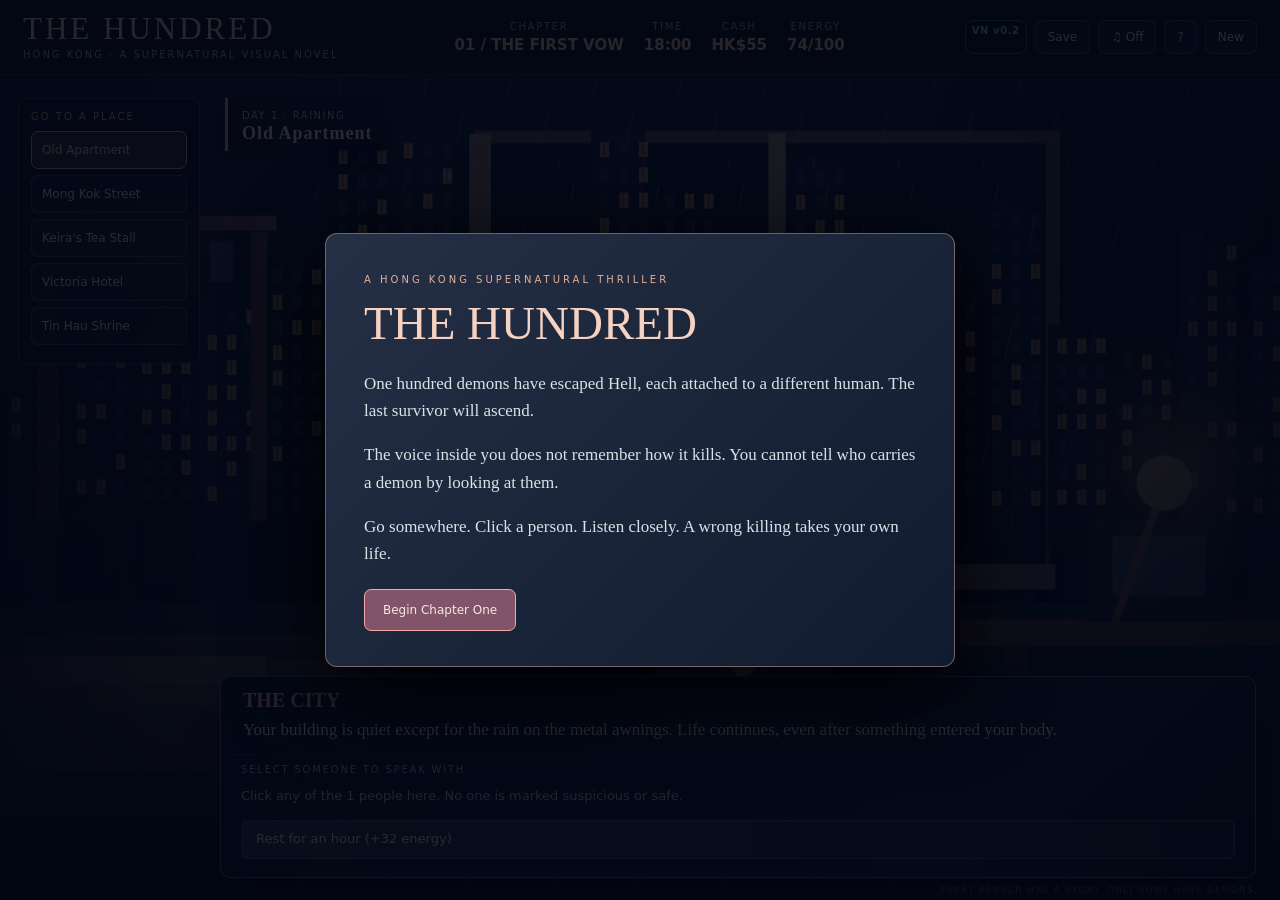
==== index.html @ 920d9679 "feat(ui): show human financial consequences after a demon victory" ====
<!doctype html>
<html lang="en">
<head>
<meta charset="utf-8">
<meta name="viewport" content="width=device-width, initial-scale=1">
<meta name="theme-color" content="#0e1425">
<title>The Hundred: Hong Kong — Chapter One</title>
<style>
:root{color-scheme:dark;--bg:#090e18;--glass:#0c1426e8;--line:#ffffff38;--cream:#f9e3ca;--muted:#b8c3d0;--gold:#e8b991;--red:#e889a0;--teal:#7ed8cd}
*{box-sizing:border-box}
body{margin:0;background:var(--bg);color:#f4eae3;font-family:Georgia,'Times New Roman',serif;overflow:hidden}
button{font:inherit;cursor:pointer;color:inherit}
button:disabled{opacity:.42;cursor:not-allowed}
button:focus-visible{outline:2px solid #9feee0;outline-offset:3px}
header{height:75px;display:flex;align-items:center;justify-content:space-between;gap:12px;padding:10px 23px;background:#0a1020e8;border-bottom:1px solid #b2a39b33;position:relative;z-index:12}
.brand{min-width:210px}.brand h1{font-size:31px;line-height:1;letter-spacing:3px;font-weight:500;margin:0;color:#f4d0c5}.brand span{font:10px/1.1 system-ui,sans-serif;letter-spacing:2px;color:#b3becd}
.status{display:flex;align-items:center;gap:20px;min-width:0}
.statusItem{display:flex;gap:4px;flex-direction:column;align-items:center;white-space:nowrap}
.statusItem label{font:10px system-ui,sans-serif;letter-spacing:1.7px;color:#a2b6c5}
.statusItem strong{font:600 15px system-ui,sans-serif;color:#f3d2aa}
.menu{display:flex;gap:8px}
.menu button,.travel button,.modal button,.ending button{border:1px solid #a0a6bc57;border-radius:7px;background:#101b2fce;padding:9px 12px;font:12px system-ui,sans-serif}
.menu button:hover,.travel button:hover,.modal button:hover,.ending button:hover{background:#2b3453;border-color:var(--gold)}
.build{color:#80d9cf;font:600 10px system-ui,sans-serif;border:1px solid #2b7672;padding:4px 6px;border-radius:9px;margin-left:4px;letter-spacing:.6px}
.viewport{height:calc(100dvh - 75px);max-height:1000px;min-height:480px;display:flex;align-items:stretch;justify-content:center}
.stage{width:100%;height:100%;position:relative;overflow:hidden;background:#131c2f}
.backdrop{position:absolute;inset:0;width:100%;height:100%;object-fit:cover;filter:saturate(1.07) contrast(1.05)}
.glaze{position:absolute;inset:0;background:linear-gradient(90deg,#020713b0,transparent 25%,transparent 72%,#03071787),linear-gradient(0deg,#030715c7,transparent 63%)}
.location{position:absolute;top:23px;left:225px;max-width:48%;border-left:3px solid var(--gold);padding:7px 14px;background:#0e1323c7;box-shadow:0 4px 22px #03030a7a;letter-spacing:1px}
.location strong{font:600 18px Georgia,serif;display:block}
.location small{font:10px system-ui,sans-serif;color:#c8cfda;letter-spacing:1.5px}
.travel{position:absolute;z-index:5;left:18px;top:23px;width:182px;padding:12px;background:#071120b8;border:1px solid #d0d3d23b;border-radius:8px;backdrop-filter:blur(9px)}
.travel label{display:block;font:10px system-ui,sans-serif;color:var(--gold);letter-spacing:2px;margin-bottom:9px}
.travel button{width:100%;text-align:left;margin:0 0 6px;padding:11px 10px;background:#141e2dbb}
.travel button.active{border-color:var(--gold);background:#5343558c;color:#ffe0ac}
.travel button:disabled{opacity:.55}
.characterLine{position:absolute;inset:80px 18px 125px 212px;display:flex;justify-content:space-around;align-items:end;gap:10px;pointer-events:none}
.actor{pointer-events:auto;position:relative;align-self:end;display:flex;align-items:center;flex-direction:column;justify-content:end;border:0;background:transparent;max-height:100%;width:min(29%,290px);min-width:135px;padding:0 0 6px;filter:drop-shadow(0 14px 18px #050817b8);transition:transform .3s,filter .3s;overflow:visible}
.actor img{width:100%;height:min(52dvh,480px);object-fit:contain;object-position:bottom;opacity:.91;filter:contrast(1.02)}
.actor:hover,.actor.selected{transform:translateY(-8px);filter:drop-shadow(0 5px 17px #fbb59e85)}
.actor:hover img,.actor.selected img{opacity:1}
.actor .name{position:absolute;bottom:0;white-space:nowrap;color:#fbe3d7;letter-spacing:.4px;font:600 13px system-ui,sans-serif;text-shadow:0 2px 5px #050914;padding:4px 12px;background:#081421c7;border:1px solid #efbdaf6a;border-radius:7px}
.actor .profession{font:10px system-ui,sans-serif;color:#c3cbd8;text-shadow:0 1px 4px #000;position:absolute;bottom:30px;opacity:0;transition:opacity .12s}
.actor:hover .profession,.actor:focus-visible .profession{opacity:1}
.actor.selected .name{border-color:#ffe3bb;background:#332433d9}
.actor:active{transform:translateY(-2px)}
.dialogue{position:absolute;z-index:8;left:220px;right:24px;bottom:22px;min-height:175px;max-height:min(48dvh,370px);overflow:hidden;background:linear-gradient(140deg,#0a1224f5,#101b31ed 76%,#0b1220f0);border:1px solid #acb7c074;box-shadow:0 16px 55px #000b;border-radius:10px;backdrop-filter:blur(14px);display:flex;flex-direction:column}
.dialogue .top{padding:12px 22px 5px;border-bottom:1px solid #d5e0de1c;flex:0 0 auto}
.speaker{font:600 20px Georgia,serif;color:#f5adad}
.line{font:17px/1.5 Georgia,serif;color:#f3f2ed;margin:5px 0 7px;max-width:90%}
.choiceTitle{font:10px system-ui,sans-serif;letter-spacing:1.8px;color:#b4bfcf;margin-bottom:6px}
.choices{padding:9px 20px 14px;overflow-y:auto;scrollbar-color:#5e6e7d #0d1629;flex:1}
.choices button{width:100%;text-align:left;padding:10px 14px;border-radius:6px;margin:4px 0;color:#eaf0f1;background:linear-gradient(90deg,#24364b,#1a2639);border:1px solid #6a81966b;font:13px/1.3 system-ui,sans-serif;transition:background .15s,border-color .15s}
.choices button:hover,.choices button:focus-visible{background:#2e4662;border-color:#9dcecc}
.choices .optionNum{display:inline-block;min-width:23px;margin-right:12px;border-right:1px solid #6d7e8a;color:#c9b59b;font-weight:600}
.choices .sub{font-size:10px;color:#e6b999;display:block;margin-left:36px;padding-top:3px}
.choices .muted{color:#b9c8d2;font:13px system-ui,sans-serif}
.whisper{position:absolute;z-index:9;left:240px;top:85px;right:24px;padding:12px 19px;border:1px solid #b38bac91;background:#1a0d2bc9;box-shadow:0 3px 26px #070416ac;color:#dfb6ed;font:italic 15px/1.4 Georgia,serif;max-width:550px}
.whisper:before{content:"THE VOICE WITHIN";font:9px system-ui,sans-serif;letter-spacing:2px;display:block;color:#dfa3b1;margin-bottom:5px}
.subtitle{position:absolute;bottom:5px;right:22px;z-index:2;color:#d4c6c6a0;font:9px system-ui,sans-serif;letter-spacing:1.2px}
.toast{position:fixed;z-index:32;right:18px;top:84px;border:1px solid #a9b7b0;background:#12293a;padding:10px 18px;border-radius:7px;font:13px system-ui,sans-serif;max-width:330px;box-shadow:0 8px 34px #0009}
.modalOverlay{position:fixed;z-index:30;inset:0;background:#030613d9;display:flex;align-items:center;justify-content:center;padding:20px}
.modal{width:min(630px,100%);padding:35px 38px;background:linear-gradient(135deg,#253046,#101b2f);border:1px solid #e7b19a70;border-radius:12px;box-shadow:0 20px 90px #000}
.modal .eyebrow{font:10px system-ui,sans-serif;letter-spacing:3px;color:#e5ae95}
.modal h2{font-size:47px;color:#f5d2c2;font-weight:400;margin:9px 0 20px}
.modal p{font:17px/1.6 Georgia,serif;color:#dae1e7}
.modal .actions{display:flex;gap:10px;flex-wrap:wrap;margin-top:22px}
.modal button{padding:13px 18px;background:#47526a}
.modal button.primary{background:#825469;border-color:#f1a8a7}
.modal button.primary:hover{background:#965d72}
.ending{position:absolute;inset:0;z-index:15;background:#0b101de5;display:flex;flex-direction:column;align-items:center;justify-content:center;text-align:center;padding:30px}
.ending h2{font-size:clamp(30px,5vw,68px);font-weight:400;letter-spacing:3px;color:#f5c0b3}
.ending p{max-width:650px;font:20px/1.6 Georgia,serif;color:#e1d8d2}
.ending .upgrade{display:flex;gap:10px;flex-wrap:wrap;justify-content:center}
.ending button{padding:12px 17px}
.hidden{display:none!important}
@media(max-width:980px){
 header{padding:9px 12px}.brand{min-width:120px}.brand h1{font-size:22px}
 .status{gap:9px}.statusItem strong{font-size:12px}.menu button{padding:7px}
 .travel{left:12px;top:18px;width:142px;padding:8px}
 .travel button{font-size:11px;padding:8px 7px}
 .location{left:169px;top:18px}
 .characterLine{left:153px;right:8px;bottom:150px}
 .actor{min-width:100px}
 .actor img{height:min(45dvh,390px)}
 .dialogue{left:165px;right:12px;bottom:10px;max-height:49dvh}
 .whisper{left:170px;top:81px;right:12px}
 .line{font-size:15px}
}
@media(max-width:680px){
 body{overflow:auto}header{height:auto;min-height:64px;flex-wrap:wrap;gap:6px}.brand{flex:1}
 .brand h1{font-size:18px}.brand span{font-size:8px;letter-spacing:1px}
 .status{width:100%;order:3;justify-content:space-around}
 .menu{margin-left:auto}.menu button{font-size:10px;padding:6px}
 .viewport{height:calc(100dvh - 108px);min-height:620px}
 .travel{left:7px;top:10px;width:calc(100% - 14px);display:flex;overflow-x:auto;gap:4px;border:none;padding:5px;background:#081322ce}
 .travel label{display:none}.travel button{width:auto;flex:0 0 auto;margin:0}
 .location{top:70px;left:10px;max-width:calc(100% - 20px);padding:5px 8px}
 .location strong{font-size:14px}.location small{font-size:9px}
 .characterLine{inset:120px 5px 45%;gap:2px}
 .actor{width:31%;min-width:0;padding:0}.actor img{height:min(40dvh,300px)}
 .actor .name{font-size:10px;padding:4px 5px}.actor .profession{display:none}
 .dialogue{left:7px;right:7px;bottom:8px;max-height:44%;min-height:260px}
 .dialogue .top{padding:8px 12px 2px}
 .line{font-size:14px;margin:4px 0 5px}.speaker{font-size:17px}
 .choices{padding:6px 10px}.choices button{font-size:12px;padding:9px}
 .whisper{left:10px;top:101px;right:10px;font-size:12px}
 .subtitle{display:none}
}
@media(prefers-reduced-motion:reduce){.actor,.actor .profession,.choices button{transition:none}}
</style>
</head>
<body>
<header>
 <div class="brand"><h1>THE HUNDRED</h1><span>HONG KONG · A SUPERNATURAL VISUAL NOVEL</span></div>
 <div class="status">
  <div class="statusItem"><label>CHAPTER</label><strong>01 / THE FIRST VOW</strong></div>
  <div class="statusItem"><label>TIME</label><strong id="clock">18:00</strong></div>
  <div class="statusItem"><label>CASH</label><strong id="money">HK$55</strong></div>
  <div class="statusItem"><label>ENERGY</label><strong id="energy">74</strong></div>
 </div>
 <div class="menu"><span class="build">VN v0.2</span><button id="save">Save</button><button id="audio">♫ Off</button><button id="help">?</button><button id="restart">New</button></div>
</header>
<main class="viewport">
 <section class="stage" aria-label="Story scene">
  <img class="backdrop" id="backdrop" alt="" aria-hidden="true">
  <div class="glaze" aria-hidden="true"></div>
  <nav class="travel" aria-label="Locations"><label>GO TO A PLACE</label><div id="locations"></div></nav>
  <div class="location"><small>DAY 1 · RAINING</small><strong id="placeName">Old Apartment</strong></div>
  <div class="characterLine" id="people" aria-label="People you can speak with"></div>
  <aside class="whisper hidden" id="whisper" aria-live="polite"></aside>
  <section class="dialogue" aria-label="Conversation">
   <div class="top"><strong class="speaker" id="speaker">THE CITY</strong><p class="line" id="line">Click a person to begin a conversation.</p></div>
   <div class="choices"><div class="choiceTitle" id="choiceTitle">CHOOSE YOUR ACTION</div><div id="options"></div></div>
  </section>
  <div class="subtitle">EVERY PERSON HAS A STORY. ONLY SOME HAVE DEMONS.</div>
  <div class="ending hidden" id="ending" aria-live="polite"></div>
 </section>
</main>
<div class="toast hidden" id="toast" role="status"></div>
<div class="modalOverlay" id="intro">
 <div class="modal">
  <span class="eyebrow">A HONG KONG SUPERNATURAL THRILLER</span>
  <h2>THE HUNDRED</h2>
  <p>One hundred demons have escaped Hell, each attached to a different human. The last survivor will ascend.</p>
  <p>The voice inside you does not remember how it kills. You cannot tell who carries a demon by looking at them.</p>
  <p>Go somewhere. Click a person. Listen closely. A wrong killing takes your own life.</p>
  <div class="actions"><button id="begin" class="primary">Begin Chapter One</button><button id="resume" class="hidden">Resume Saved Story</button></div>
 </div>
</div>
<script src="src/story.js?v=0.2"></script>
<script src="src/engine.js?v=0.2"></script>
<script src="src/art.js?v=0.2"></script>
<script>
"use strict";
(function(){
 const Story=window.HundredStory,Engine=window.HundredEngine,Art=window.HundredArt;
 const $=id=>document.getElementById(id);
 const SAVE_KEY="the-hundred-story-v2";
 let state=Engine.newGame(),saveAvailable=false,audio=null;
 const escapeHtml=s=>String(s).replace(/[&<>"']/g,c=>({"&":"&amp;","<":"&lt;",">":"&gt;",'"':"&quot;","'":"&#39;"}[c]));
 const toast=message=>{
   const n=$("toast");n.textContent=message;n.classList.remove("hidden");
   // Persist until next player action; no timers required.
 };
 const dismissToast=()=>$("toast").classList.add("hidden");
 try{
   const old=localStorage.getItem(SAVE_KEY);
   if(old){const decoded=JSON.parse(old);if(decoded&&decoded.version===Engine.VERSION){state=Engine.restore(decoded);saveAvailable=true;}}
 }catch{}
 function persist(){try{localStorage.setItem(SAVE_KEY,JSON.stringify(state));saveAvailable=true}catch{}}
 function apply(response){
   if(!response.ok){toast(response.reason||"That action isn't possible now.");return}
   dismissToast();state=response.state;persist();render();
 }
 function moveTo(id){apply(Engine.visit(state,id))}
 function talkTo(id){apply(Engine.approach(state,id))}
 function pick(id){apply(Engine.choose(state,id))}
 function render(){
   const publicInfo=Engine.publicState(state);
   $("clock").textContent=publicInfo.time;
   $("money").textContent="HK$"+publicInfo.cash;
   $("energy").textContent=publicInfo.energy+"/100";
   $("placeName").textContent=Story.places[publicInfo.place].name;
   $("backdrop").src=Art.scenes[publicInfo.place];
   $("locations").innerHTML=Object.entries(Story.places).map(([id,p])=>
     '<button type="button" data-place="'+id+'" class="'+(id===state.place?"active":"")+'" '+(state.outcome?"disabled":"")+'>'+escapeHtml(p.name)+'</button>').join("");
   $("locations").querySelectorAll("[data-place]").forEach(el=>el.onclick=()=>moveTo(el.dataset.place));
   $("people").innerHTML=publicInfo.characters.map(id=>{
     const person=Story.cast[id],active=publicInfo.dialogue?.id===id;
     return '<button type="button" class="actor '+(active?"selected":"")+'" data-person="'+id+'" '+(state.outcome?"disabled":"")+
     ' aria-label="Talk to '+escapeHtml(person.name)+'"><img src="'+Art.character(id,Story.cast)+'" alt="" loading="eager"><span class="profession">'+
     escapeHtml(person.role)+'</span><span class="name">'+escapeHtml(person.name)+'</span></button>';
   }).join("");
   $("people").querySelectorAll("[data-person]").forEach(el=>el.onclick=()=>talkTo(el.dataset.person));
   $("speaker").textContent=publicInfo.dialogue?.speaker||"THE CITY";
   $("line").textContent=publicInfo.dialogue?.line||publicInfo.sceneText||Story.places[publicInfo.place].description;
   $("choiceTitle").textContent=publicInfo.dialogue?"HOW DO YOU RESPOND?":"SELECT SOMEONE TO SPEAK WITH";
   const list=$("options");
   if(publicInfo.dialogue){
     list.innerHTML=publicInfo.options.map((o,i)=>
       '<button type="button" data-choice="'+escapeHtml(o.id)+'"><span class="optionNum">'+(i+1)+'</span>'+escapeHtml(o.label)+
       (o.warning?'<span class="sub">'+escapeHtml(o.warning)+'</span>':'')+'</button>').join("")+
       '<button type="button" id="leave"><span class="optionNum">←</span>End conversation</button>';
     list.querySelectorAll("[data-choice]").forEach(el=>el.onclick=()=>pick(el.dataset.choice));
     const back=$("leave");if(back)back.onclick=()=>apply(Engine.leave(state));
   }else{
     const here=publicInfo.characters.length;
     list.innerHTML='<p class="muted">'+escapeHtml("Click any of the "+here+" people here. No one is marked suspicious or safe.")+'</p>'+
       (state.place==="apartment"?'<button id="rest">Rest for an hour (+32 energy)</button>':'');
     const rest=$("rest");if(rest)rest.onclick=()=>apply(Engine.sleep(state));
   }
   if(publicInfo.whisper){
     $("whisper").classList.remove("hidden");$("whisper").textContent=publicInfo.whisper;
   }else $("whisper").classList.add("hidden");
   renderEnding();
 }
 function renderEnding(){
   if(!state.outcome){$("ending").classList.add("hidden");return}
   const success=state.outcome==="victory";
   $("ending").classList.remove("hidden");
   const title=success?"THE FIRST DEMON FALLS":"YOUR HOST IS LOST";
   const description=success?Story.text("victory"):state.sceneText;
   $("ending").innerHTML='<div class="build">'+(success?"CHAPTER COMPLETE":"GAME OVER")+'</div><h2>'+escapeHtml(title)+'</h2>'+
     '<p>'+escapeHtml(description)+'</p>'+
     (success?'<p style="font-size:14px">'+escapeHtml(state.cash>=state.rentDue?
       "You can cover tomorrow\'s HK$"+state.rentDue+" rent. Your human life remains stable—for now.":
       "Your demon survived, but you still owe HK$"+state.rentDue+" rent tomorrow. The human problems aren't over.")+'</p>'+
       '<p style="font-size:14px">'+escapeHtml(Story.text("continueText"))+'</p><div class="upgrade" id="upgrades">'+
       Object.keys(state.stats).map(key=>'<button data-stat="'+key+'" '+(state.points<=0?"disabled":"")+'>+ '+escapeHtml(key.toUpperCase())+'</button>').join("")+
       '</div><p style="font-size:12px">Available upgrade points: '+state.points+'</p>':'')+
     '<button id="playAgain">Start another run</button>';
   $("ending").querySelectorAll("[data-stat]").forEach(el=>el.onclick=()=>apply(Engine.spend(state,el.dataset.stat)));
   $("playAgain").onclick=()=>{state=Engine.newGame();persist();render()};
 }
 const audioState={ctx:null,on:false,timer:null};
 function playTone(frequency,duration=.5,volume=.014){
   if(!audioState.on||!audioState.ctx)return;
   const ctx=audioState.ctx,osc=ctx.createOscillator(),gain=ctx.createGain();
   osc.type="sine";osc.frequency.value=frequency;
   gain.gain.setValueAtTime(volume,ctx.currentTime);
   gain.gain.exponentialRampToValueAtTime(.0001,ctx.currentTime+duration);
   osc.connect(gain).connect(ctx.destination);osc.start();osc.stop(ctx.currentTime+duration);
 }
 function toggleSound(){
   audioState.on=!audioState.on;
   if(audioState.on){
     const Ctx=window.AudioContext||window.webkitAudioContext;
     if(!Ctx){audioState.on=false;toast("Audio is not supported in this browser.");return}
     audioState.ctx=audioState.ctx||new Ctx();audioState.ctx.resume();
     let i=0;
     audioState.timer=setInterval(()=>{playTone([110,164.81,196,146.83,130.81][i++%5],1.55,.010)},1800);
   }else clearInterval(audioState.timer);
   $("audio").textContent=audioState.on?"♫ On":"♫ Off";
 }
 $("begin").onclick=()=>{
   state=Engine.newGame();persist();$("intro").classList.add("hidden");render()
 };
 $("resume").onclick=()=>{$("intro").classList.add("hidden");render()};
 $("save").onclick=()=>{persist();toast("Saved on this device.")};
 $("restart").onclick=()=>{if(window.confirm("Start a new chapter? This will overwrite your current save.")){state=Engine.newGame();persist();render();}};
 $("help").onclick=()=>toast("Move between locations, click anyone to talk, and respond in conversations. No clues are collected in a notebook. Your choices, time, energy and cash all matter.");
 $("audio").onclick=toggleSound;
 window.addEventListener("keydown",e=>{
   if(!$("intro").classList.contains("hidden")||state.outcome)return;
   if(e.key==="Escape"&&state.dialogue){apply(Engine.leave(state));return}
   const n=Number(e.key);
   if(n>=1&&n<=9&&state.dialogue){const opts=Engine.options(state);if(opts[n-1])pick(opts[n-1].id);}
 });
 if(saveAvailable)$("resume").classList.remove("hidden");
 render();
})();
</script>
</body>
</html>
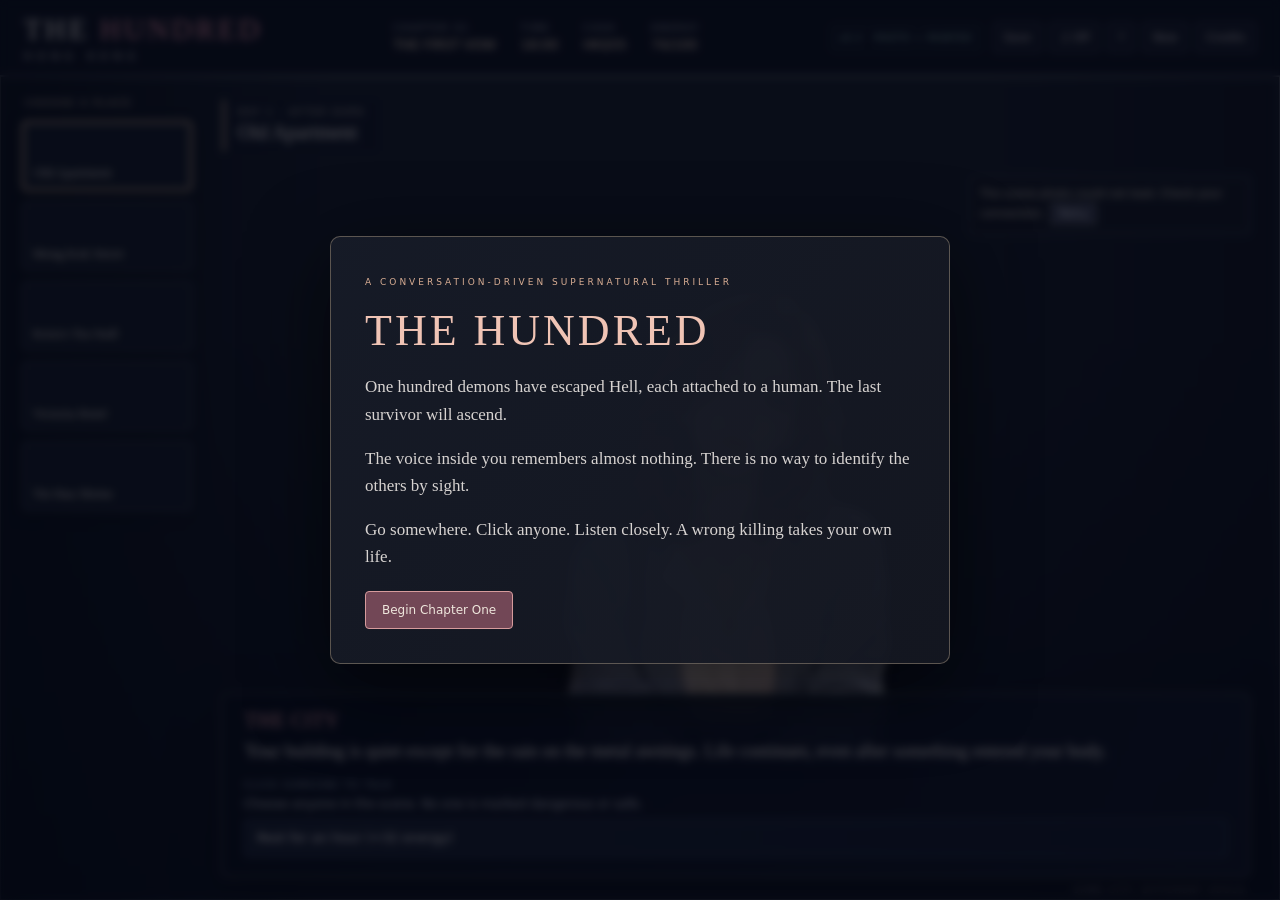
==== commit 66cf0dbe: "feat: replace live vector scene UI with photographic backgrounds and painted character sprites" ====
--- a/index.html
+++ b/index.html
@@ -2,274 +2,59 @@
 <html lang="en">
 <head>
 <meta charset="utf-8">
-<meta name="viewport" content="width=device-width, initial-scale=1">
-<meta name="theme-color" content="#0e1425">
-<title>The Hundred: Hong Kong — Chapter One</title>
-<style>
-:root{color-scheme:dark;--bg:#090e18;--glass:#0c1426e8;--line:#ffffff38;--cream:#f9e3ca;--muted:#b8c3d0;--gold:#e8b991;--red:#e889a0;--teal:#7ed8cd}
-*{box-sizing:border-box}
-body{margin:0;background:var(--bg);color:#f4eae3;font-family:Georgia,'Times New Roman',serif;overflow:hidden}
-button{font:inherit;cursor:pointer;color:inherit}
-button:disabled{opacity:.42;cursor:not-allowed}
-button:focus-visible{outline:2px solid #9feee0;outline-offset:3px}
-header{height:75px;display:flex;align-items:center;justify-content:space-between;gap:12px;padding:10px 23px;background:#0a1020e8;border-bottom:1px solid #b2a39b33;position:relative;z-index:12}
-.brand{min-width:210px}.brand h1{font-size:31px;line-height:1;letter-spacing:3px;font-weight:500;margin:0;color:#f4d0c5}.brand span{font:10px/1.1 system-ui,sans-serif;letter-spacing:2px;color:#b3becd}
-.status{display:flex;align-items:center;gap:20px;min-width:0}
-.statusItem{display:flex;gap:4px;flex-direction:column;align-items:center;white-space:nowrap}
-.statusItem label{font:10px system-ui,sans-serif;letter-spacing:1.7px;color:#a2b6c5}
-.statusItem strong{font:600 15px system-ui,sans-serif;color:#f3d2aa}
-.menu{display:flex;gap:8px}
-.menu button,.travel button,.modal button,.ending button{border:1px solid #a0a6bc57;border-radius:7px;background:#101b2fce;padding:9px 12px;font:12px system-ui,sans-serif}
-.menu button:hover,.travel button:hover,.modal button:hover,.ending button:hover{background:#2b3453;border-color:var(--gold)}
-.build{color:#80d9cf;font:600 10px system-ui,sans-serif;border:1px solid #2b7672;padding:4px 6px;border-radius:9px;margin-left:4px;letter-spacing:.6px}
-.viewport{height:calc(100dvh - 75px);max-height:1000px;min-height:480px;display:flex;align-items:stretch;justify-content:center}
-.stage{width:100%;height:100%;position:relative;overflow:hidden;background:#131c2f}
-.backdrop{position:absolute;inset:0;width:100%;height:100%;object-fit:cover;filter:saturate(1.07) contrast(1.05)}
-.glaze{position:absolute;inset:0;background:linear-gradient(90deg,#020713b0,transparent 25%,transparent 72%,#03071787),linear-gradient(0deg,#030715c7,transparent 63%)}
-.location{position:absolute;top:23px;left:225px;max-width:48%;border-left:3px solid var(--gold);padding:7px 14px;background:#0e1323c7;box-shadow:0 4px 22px #03030a7a;letter-spacing:1px}
-.location strong{font:600 18px Georgia,serif;display:block}
-.location small{font:10px system-ui,sans-serif;color:#c8cfda;letter-spacing:1.5px}
-.travel{position:absolute;z-index:5;left:18px;top:23px;width:182px;padding:12px;background:#071120b8;border:1px solid #d0d3d23b;border-radius:8px;backdrop-filter:blur(9px)}
-.travel label{display:block;font:10px system-ui,sans-serif;color:var(--gold);letter-spacing:2px;margin-bottom:9px}
-.travel button{width:100%;text-align:left;margin:0 0 6px;padding:11px 10px;background:#141e2dbb}
-.travel button.active{border-color:var(--gold);background:#5343558c;color:#ffe0ac}
-.travel button:disabled{opacity:.55}
-.characterLine{position:absolute;inset:80px 18px 125px 212px;display:flex;justify-content:space-around;align-items:end;gap:10px;pointer-events:none}
-.actor{pointer-events:auto;position:relative;align-self:end;display:flex;align-items:center;flex-direction:column;justify-content:end;border:0;background:transparent;max-height:100%;width:min(29%,290px);min-width:135px;padding:0 0 6px;filter:drop-shadow(0 14px 18px #050817b8);transition:transform .3s,filter .3s;overflow:visible}
-.actor img{width:100%;height:min(52dvh,480px);object-fit:contain;object-position:bottom;opacity:.91;filter:contrast(1.02)}
-.actor:hover,.actor.selected{transform:translateY(-8px);filter:drop-shadow(0 5px 17px #fbb59e85)}
-.actor:hover img,.actor.selected img{opacity:1}
-.actor .name{position:absolute;bottom:0;white-space:nowrap;color:#fbe3d7;letter-spacing:.4px;font:600 13px system-ui,sans-serif;text-shadow:0 2px 5px #050914;padding:4px 12px;background:#081421c7;border:1px solid #efbdaf6a;border-radius:7px}
-.actor .profession{font:10px system-ui,sans-serif;color:#c3cbd8;text-shadow:0 1px 4px #000;position:absolute;bottom:30px;opacity:0;transition:opacity .12s}
-.actor:hover .profession,.actor:focus-visible .profession{opacity:1}
-.actor.selected .name{border-color:#ffe3bb;background:#332433d9}
-.actor:active{transform:translateY(-2px)}
-.dialogue{position:absolute;z-index:8;left:220px;right:24px;bottom:22px;min-height:175px;max-height:min(48dvh,370px);overflow:hidden;background:linear-gradient(140deg,#0a1224f5,#101b31ed 76%,#0b1220f0);border:1px solid #acb7c074;box-shadow:0 16px 55px #000b;border-radius:10px;backdrop-filter:blur(14px);display:flex;flex-direction:column}
-.dialogue .top{padding:12px 22px 5px;border-bottom:1px solid #d5e0de1c;flex:0 0 auto}
-.speaker{font:600 20px Georgia,serif;color:#f5adad}
-.line{font:17px/1.5 Georgia,serif;color:#f3f2ed;margin:5px 0 7px;max-width:90%}
-.choiceTitle{font:10px system-ui,sans-serif;letter-spacing:1.8px;color:#b4bfcf;margin-bottom:6px}
-.choices{padding:9px 20px 14px;overflow-y:auto;scrollbar-color:#5e6e7d #0d1629;flex:1}
-.choices button{width:100%;text-align:left;padding:10px 14px;border-radius:6px;margin:4px 0;color:#eaf0f1;background:linear-gradient(90deg,#24364b,#1a2639);border:1px solid #6a81966b;font:13px/1.3 system-ui,sans-serif;transition:background .15s,border-color .15s}
-.choices button:hover,.choices button:focus-visible{background:#2e4662;border-color:#9dcecc}
-.choices .optionNum{display:inline-block;min-width:23px;margin-right:12px;border-right:1px solid #6d7e8a;color:#c9b59b;font-weight:600}
-.choices .sub{font-size:10px;color:#e6b999;display:block;margin-left:36px;padding-top:3px}
-.choices .muted{color:#b9c8d2;font:13px system-ui,sans-serif}
-.whisper{position:absolute;z-index:9;left:240px;top:85px;right:24px;padding:12px 19px;border:1px solid #b38bac91;background:#1a0d2bc9;box-shadow:0 3px 26px #070416ac;color:#dfb6ed;font:italic 15px/1.4 Georgia,serif;max-width:550px}
-.whisper:before{content:"THE VOICE WITHIN";font:9px system-ui,sans-serif;letter-spacing:2px;display:block;color:#dfa3b1;margin-bottom:5px}
-.subtitle{position:absolute;bottom:5px;right:22px;z-index:2;color:#d4c6c6a0;font:9px system-ui,sans-serif;letter-spacing:1.2px}
-.toast{position:fixed;z-index:32;right:18px;top:84px;border:1px solid #a9b7b0;background:#12293a;padding:10px 18px;border-radius:7px;font:13px system-ui,sans-serif;max-width:330px;box-shadow:0 8px 34px #0009}
-.modalOverlay{position:fixed;z-index:30;inset:0;background:#030613d9;display:flex;align-items:center;justify-content:center;padding:20px}
-.modal{width:min(630px,100%);padding:35px 38px;background:linear-gradient(135deg,#253046,#101b2f);border:1px solid #e7b19a70;border-radius:12px;box-shadow:0 20px 90px #000}
-.modal .eyebrow{font:10px system-ui,sans-serif;letter-spacing:3px;color:#e5ae95}
-.modal h2{font-size:47px;color:#f5d2c2;font-weight:400;margin:9px 0 20px}
-.modal p{font:17px/1.6 Georgia,serif;color:#dae1e7}
-.modal .actions{display:flex;gap:10px;flex-wrap:wrap;margin-top:22px}
-.modal button{padding:13px 18px;background:#47526a}
-.modal button.primary{background:#825469;border-color:#f1a8a7}
-.modal button.primary:hover{background:#965d72}
-.ending{position:absolute;inset:0;z-index:15;background:#0b101de5;display:flex;flex-direction:column;align-items:center;justify-content:center;text-align:center;padding:30px}
-.ending h2{font-size:clamp(30px,5vw,68px);font-weight:400;letter-spacing:3px;color:#f5c0b3}
-.ending p{max-width:650px;font:20px/1.6 Georgia,serif;color:#e1d8d2}
-.ending .upgrade{display:flex;gap:10px;flex-wrap:wrap;justify-content:center}
-.ending button{padding:12px 17px}
-.hidden{display:none!important}
-@media(max-width:980px){
- header{padding:9px 12px}.brand{min-width:120px}.brand h1{font-size:22px}
- .status{gap:9px}.statusItem strong{font-size:12px}.menu button{padding:7px}
- .travel{left:12px;top:18px;width:142px;padding:8px}
- .travel button{font-size:11px;padding:8px 7px}
- .location{left:169px;top:18px}
- .characterLine{left:153px;right:8px;bottom:150px}
- .actor{min-width:100px}
- .actor img{height:min(45dvh,390px)}
- .dialogue{left:165px;right:12px;bottom:10px;max-height:49dvh}
- .whisper{left:170px;top:81px;right:12px}
- .line{font-size:15px}
-}
-@media(max-width:680px){
- body{overflow:auto}header{height:auto;min-height:64px;flex-wrap:wrap;gap:6px}.brand{flex:1}
- .brand h1{font-size:18px}.brand span{font-size:8px;letter-spacing:1px}
- .status{width:100%;order:3;justify-content:space-around}
- .menu{margin-left:auto}.menu button{font-size:10px;padding:6px}
- .viewport{height:calc(100dvh - 108px);min-height:620px}
- .travel{left:7px;top:10px;width:calc(100% - 14px);display:flex;overflow-x:auto;gap:4px;border:none;padding:5px;background:#081322ce}
- .travel label{display:none}.travel button{width:auto;flex:0 0 auto;margin:0}
- .location{top:70px;left:10px;max-width:calc(100% - 20px);padding:5px 8px}
- .location strong{font-size:14px}.location small{font-size:9px}
- .characterLine{inset:120px 5px 45%;gap:2px}
- .actor{width:31%;min-width:0;padding:0}.actor img{height:min(40dvh,300px)}
- .actor .name{font-size:10px;padding:4px 5px}.actor .profession{display:none}
- .dialogue{left:7px;right:7px;bottom:8px;max-height:44%;min-height:260px}
- .dialogue .top{padding:8px 12px 2px}
- .line{font-size:14px;margin:4px 0 5px}.speaker{font-size:17px}
- .choices{padding:6px 10px}.choices button{font-size:12px;padding:9px}
- .whisper{left:10px;top:101px;right:10px;font-size:12px}
- .subtitle{display:none}
-}
-@media(prefers-reduced-motion:reduce){.actor,.actor .profession,.choices button{transition:none}}
-</style>
+<meta name="viewport" content="width=device-width,initial-scale=1">
+<meta name="theme-color" content="#0b0f19">
+<title>The Hundred: Hong Kong — Photo + Painted v0.3</title>
+<link rel="stylesheet" href="src/visual-novel.css?v=0.3">
+<script defer src="src/story.js?v=0.3"></script>
+<script defer src="src/engine.js?v=0.3"></script>
+<script defer src="assets/cast-part-0.js?v=0.3"></script>
+<script defer src="assets/cast-part-1.js?v=0.3"></script>
+<script defer src="assets/cast-part-2.js?v=0.3"></script>
+<script defer src="assets/cast-part-3.js?v=0.3"></script>
+<script defer src="src/visual-assets.js?v=0.3"></script>
+<script defer src="src/ui.js?v=0.3"></script>
 </head>
 <body>
 <header>
- <div class="brand"><h1>THE HUNDRED</h1><span>HONG KONG · A SUPERNATURAL VISUAL NOVEL</span></div>
+ <div class="brand"><h1>THE <em>HUNDRED</em></h1><small>HONG KONG</small></div>
  <div class="status">
-  <div class="statusItem"><label>CHAPTER</label><strong>01 / THE FIRST VOW</strong></div>
-  <div class="statusItem"><label>TIME</label><strong id="clock">18:00</strong></div>
-  <div class="statusItem"><label>CASH</label><strong id="money">HK$55</strong></div>
-  <div class="statusItem"><label>ENERGY</label><strong id="energy">74</strong></div>
+  <div class="chapterStat"><label>CHAPTER 01</label><strong>THE FIRST VOW</strong></div>
+  <div><label>TIME</label><strong id="clock">18:00</strong></div>
+  <div><label>CASH</label><strong id="money">HK$55</strong></div>
+  <div><label>ENERGY</label><strong id="energy">74 / 100</strong></div>
  </div>
- <div class="menu"><span class="build">VN v0.2</span><button id="save">Save</button><button id="audio">♫ Off</button><button id="help">?</button><button id="restart">New</button></div>
+ <div class="menu"><span class="build" id="versionLabel">v0.3 · PHOTO + PAINTED</span><button type="button" id="save">Save</button><button type="button" id="audio">♫ Off</button><button type="button" id="help" aria-label="How to play">?</button><button type="button" id="restart">New</button><a href="credits.html" target="_blank" rel="noopener">Credits</a></div>
 </header>
 <main class="viewport">
- <section class="stage" aria-label="Story scene">
-  <img class="backdrop" id="backdrop" alt="" aria-hidden="true">
+ <section class="stage" aria-label="Visual novel scene">
+  <img id="backdrop" class="backdrop" alt="" aria-hidden="true">
   <div class="glaze" aria-hidden="true"></div>
-  <nav class="travel" aria-label="Locations"><label>GO TO A PLACE</label><div id="locations"></div></nav>
-  <div class="location"><small>DAY 1 · RAINING</small><strong id="placeName">Old Apartment</strong></div>
+  <nav class="travel" aria-label="Locations"><label>CHOOSE A PLACE</label><div id="locations"></div></nav>
+  <div class="location"><small>DAY 1 · AFTER DARK</small><strong id="placeName">Old Apartment</strong></div>
   <div class="characterLine" id="people" aria-label="People you can speak with"></div>
   <aside class="whisper hidden" id="whisper" aria-live="polite"></aside>
+  <div id="photoStatus" class="photo-status hidden" role="status"><span id="photoMessage"></span><button type="button" id="retryPhoto" class="hidden">Retry</button></div>
   <section class="dialogue" aria-label="Conversation">
    <div class="top"><strong class="speaker" id="speaker">THE CITY</strong><p class="line" id="line">Click a person to begin a conversation.</p></div>
-   <div class="choices"><div class="choiceTitle" id="choiceTitle">CHOOSE YOUR ACTION</div><div id="options"></div></div>
+   <div class="choices"><div class="choiceTitle" id="choiceTitle">CLICK SOMEONE TO TALK</div><div id="options"></div></div>
   </section>
-  <div class="subtitle">EVERY PERSON HAS A STORY. ONLY SOME HAVE DEMONS.</div>
-  <div class="ending hidden" id="ending" aria-live="polite"></div>
+  <div class="subtitle">SAME CITY. DIFFERENT SOULS.</div>
+  <div id="ending" class="ending hidden" aria-live="polite"></div>
  </section>
 </main>
-<div class="toast hidden" id="toast" role="status"></div>
-<div class="modalOverlay" id="intro">
+<div id="toast" class="toast hidden" role="status"></div>
+<div id="intro" class="modalOverlay">
  <div class="modal">
-  <span class="eyebrow">A HONG KONG SUPERNATURAL THRILLER</span>
+  <span class="eyebrow">A CONVERSATION-DRIVEN SUPERNATURAL THRILLER</span>
   <h2>THE HUNDRED</h2>
-  <p>One hundred demons have escaped Hell, each attached to a different human. The last survivor will ascend.</p>
-  <p>The voice inside you does not remember how it kills. You cannot tell who carries a demon by looking at them.</p>
-  <p>Go somewhere. Click a person. Listen closely. A wrong killing takes your own life.</p>
-  <div class="actions"><button id="begin" class="primary">Begin Chapter One</button><button id="resume" class="hidden">Resume Saved Story</button></div>
+  <p>One hundred demons have escaped Hell, each attached to a human. The last survivor will ascend.</p>
+  <p>The voice inside you remembers almost nothing. There is no way to identify the others by sight.</p>
+  <p>Go somewhere. Click anyone. Listen closely. A wrong killing takes your own life.</p>
+  <div class="actions"><button type="button" class="primary" id="begin">Begin Chapter One</button><button type="button" id="resume" class="hidden">Resume Saved Story</button></div>
+  <p id="fatal" class="fatal hidden" role="alert"></p>
+  <noscript><p class="fatal">JavaScript must be enabled to play this game.</p></noscript>
  </div>
 </div>
-<script src="src/story.js?v=0.2"></script>
-<script src="src/engine.js?v=0.2"></script>
-<script src="src/art.js?v=0.2"></script>
-<script>
-"use strict";
-(function(){
- const Story=window.HundredStory,Engine=window.HundredEngine,Art=window.HundredArt;
- const $=id=>document.getElementById(id);
- const SAVE_KEY="the-hundred-story-v2";
- let state=Engine.newGame(),saveAvailable=false,audio=null;
- const escapeHtml=s=>String(s).replace(/[&<>"']/g,c=>({"&":"&amp;","<":"&lt;",">":"&gt;",'"':"&quot;","'":"&#39;"}[c]));
- const toast=message=>{
-   const n=$("toast");n.textContent=message;n.classList.remove("hidden");
-   // Persist until next player action; no timers required.
- };
- const dismissToast=()=>$("toast").classList.add("hidden");
- try{
-   const old=localStorage.getItem(SAVE_KEY);
-   if(old){const decoded=JSON.parse(old);if(decoded&&decoded.version===Engine.VERSION){state=Engine.restore(decoded);saveAvailable=true;}}
- }catch{}
- function persist(){try{localStorage.setItem(SAVE_KEY,JSON.stringify(state));saveAvailable=true}catch{}}
- function apply(response){
-   if(!response.ok){toast(response.reason||"That action isn't possible now.");return}
-   dismissToast();state=response.state;persist();render();
- }
- function moveTo(id){apply(Engine.visit(state,id))}
- function talkTo(id){apply(Engine.approach(state,id))}
- function pick(id){apply(Engine.choose(state,id))}
- function render(){
-   const publicInfo=Engine.publicState(state);
-   $("clock").textContent=publicInfo.time;
-   $("money").textContent="HK$"+publicInfo.cash;
-   $("energy").textContent=publicInfo.energy+"/100";
-   $("placeName").textContent=Story.places[publicInfo.place].name;
-   $("backdrop").src=Art.scenes[publicInfo.place];
-   $("locations").innerHTML=Object.entries(Story.places).map(([id,p])=>
-     '<button type="button" data-place="'+id+'" class="'+(id===state.place?"active":"")+'" '+(state.outcome?"disabled":"")+'>'+escapeHtml(p.name)+'</button>').join("");
-   $("locations").querySelectorAll("[data-place]").forEach(el=>el.onclick=()=>moveTo(el.dataset.place));
-   $("people").innerHTML=publicInfo.characters.map(id=>{
-     const person=Story.cast[id],active=publicInfo.dialogue?.id===id;
-     return '<button type="button" class="actor '+(active?"selected":"")+'" data-person="'+id+'" '+(state.outcome?"disabled":"")+
-     ' aria-label="Talk to '+escapeHtml(person.name)+'"><img src="'+Art.character(id,Story.cast)+'" alt="" loading="eager"><span class="profession">'+
-     escapeHtml(person.role)+'</span><span class="name">'+escapeHtml(person.name)+'</span></button>';
-   }).join("");
-   $("people").querySelectorAll("[data-person]").forEach(el=>el.onclick=()=>talkTo(el.dataset.person));
-   $("speaker").textContent=publicInfo.dialogue?.speaker||"THE CITY";
-   $("line").textContent=publicInfo.dialogue?.line||publicInfo.sceneText||Story.places[publicInfo.place].description;
-   $("choiceTitle").textContent=publicInfo.dialogue?"HOW DO YOU RESPOND?":"SELECT SOMEONE TO SPEAK WITH";
-   const list=$("options");
-   if(publicInfo.dialogue){
-     list.innerHTML=publicInfo.options.map((o,i)=>
-       '<button type="button" data-choice="'+escapeHtml(o.id)+'"><span class="optionNum">'+(i+1)+'</span>'+escapeHtml(o.label)+
-       (o.warning?'<span class="sub">'+escapeHtml(o.warning)+'</span>':'')+'</button>').join("")+
-       '<button type="button" id="leave"><span class="optionNum">←</span>End conversation</button>';
-     list.querySelectorAll("[data-choice]").forEach(el=>el.onclick=()=>pick(el.dataset.choice));
-     const back=$("leave");if(back)back.onclick=()=>apply(Engine.leave(state));
-   }else{
-     const here=publicInfo.characters.length;
-     list.innerHTML='<p class="muted">'+escapeHtml("Click any of the "+here+" people here. No one is marked suspicious or safe.")+'</p>'+
-       (state.place==="apartment"?'<button id="rest">Rest for an hour (+32 energy)</button>':'');
-     const rest=$("rest");if(rest)rest.onclick=()=>apply(Engine.sleep(state));
-   }
-   if(publicInfo.whisper){
-     $("whisper").classList.remove("hidden");$("whisper").textContent=publicInfo.whisper;
-   }else $("whisper").classList.add("hidden");
-   renderEnding();
- }
- function renderEnding(){
-   if(!state.outcome){$("ending").classList.add("hidden");return}
-   const success=state.outcome==="victory";
-   $("ending").classList.remove("hidden");
-   const title=success?"THE FIRST DEMON FALLS":"YOUR HOST IS LOST";
-   const description=success?Story.text("victory"):state.sceneText;
-   $("ending").innerHTML='<div class="build">'+(success?"CHAPTER COMPLETE":"GAME OVER")+'</div><h2>'+escapeHtml(title)+'</h2>'+
-     '<p>'+escapeHtml(description)+'</p>'+
-     (success?'<p style="font-size:14px">'+escapeHtml(state.cash>=state.rentDue?
-       "You can cover tomorrow\'s HK$"+state.rentDue+" rent. Your human life remains stable—for now.":
-       "Your demon survived, but you still owe HK$"+state.rentDue+" rent tomorrow. The human problems aren't over.")+'</p>'+
-       '<p style="font-size:14px">'+escapeHtml(Story.text("continueText"))+'</p><div class="upgrade" id="upgrades">'+
-       Object.keys(state.stats).map(key=>'<button data-stat="'+key+'" '+(state.points<=0?"disabled":"")+'>+ '+escapeHtml(key.toUpperCase())+'</button>').join("")+
-       '</div><p style="font-size:12px">Available upgrade points: '+state.points+'</p>':'')+
-     '<button id="playAgain">Start another run</button>';
-   $("ending").querySelectorAll("[data-stat]").forEach(el=>el.onclick=()=>apply(Engine.spend(state,el.dataset.stat)));
-   $("playAgain").onclick=()=>{state=Engine.newGame();persist();render()};
- }
- const audioState={ctx:null,on:false,timer:null};
- function playTone(frequency,duration=.5,volume=.014){
-   if(!audioState.on||!audioState.ctx)return;
-   const ctx=audioState.ctx,osc=ctx.createOscillator(),gain=ctx.createGain();
-   osc.type="sine";osc.frequency.value=frequency;
-   gain.gain.setValueAtTime(volume,ctx.currentTime);
-   gain.gain.exponentialRampToValueAtTime(.0001,ctx.currentTime+duration);
-   osc.connect(gain).connect(ctx.destination);osc.start();osc.stop(ctx.currentTime+duration);
- }
- function toggleSound(){
-   audioState.on=!audioState.on;
-   if(audioState.on){
-     const Ctx=window.AudioContext||window.webkitAudioContext;
-     if(!Ctx){audioState.on=false;toast("Audio is not supported in this browser.");return}
-     audioState.ctx=audioState.ctx||new Ctx();audioState.ctx.resume();
-     let i=0;
-     audioState.timer=setInterval(()=>{playTone([110,164.81,196,146.83,130.81][i++%5],1.55,.010)},1800);
-   }else clearInterval(audioState.timer);
-   $("audio").textContent=audioState.on?"♫ On":"♫ Off";
- }
- $("begin").onclick=()=>{
-   state=Engine.newGame();persist();$("intro").classList.add("hidden");render()
- };
- $("resume").onclick=()=>{$("intro").classList.add("hidden");render()};
- $("save").onclick=()=>{persist();toast("Saved on this device.")};
- $("restart").onclick=()=>{if(window.confirm("Start a new chapter? This will overwrite your current save.")){state=Engine.newGame();persist();render();}};
- $("help").onclick=()=>toast("Move between locations, click anyone to talk, and respond in conversations. No clues are collected in a notebook. Your choices, time, energy and cash all matter.");
- $("audio").onclick=toggleSound;
- window.addEventListener("keydown",e=>{
-   if(!$("intro").classList.contains("hidden")||state.outcome)return;
-   if(e.key==="Escape"&&state.dialogue){apply(Engine.leave(state));return}
-   const n=Number(e.key);
-   if(n>=1&&n<=9&&state.dialogue){const opts=Engine.options(state);if(opts[n-1])pick(opts[n-1].id);}
- });
- if(saveAvailable)$("resume").classList.remove("hidden");
- render();
-})();
-</script>
 </body>
-</html>+</html>
--- a/src/visual-novel.css
+++ b/src/visual-novel.css
@@ -0,0 +1 @@
+:root{color-scheme:dark;--ink:#080c14;--paper:#eee6dc;--gold:#ddb897;--rose:#e38b9a;--line:#ffffff30;--muted:#b6b7bf}*{box-sizing:border-box}html,body{margin:0;min-height:100%;background:var(--ink);color:var(--paper)}body{font-family:Georgia,'Times New Roman',serif}button,a{touch-action:manipulation}button{color:inherit;font:inherit;cursor:pointer}button:disabled{opacity:.4;cursor:default}button:focus-visible,a:focus-visible{outline:2px solid #aedfd9;outline-offset:4px}.hidden{display:none!important}header{position:relative;z-index:12;min-height:76px;padding:12px 24px;display:flex;align-items:center;justify-content:space-between;gap:16px;background:#0b0f19;border-bottom:1px solid var(--line)}.brand h1{margin:0;font-weight:400;font-size:29px;letter-spacing:3px;white-space:nowrap}.brand h1 em{color:var(--rose);font-style:normal}.brand small{display:block;letter-spacing:6px;color:#c8c4bf;font:10px system-ui;margin-top:5px}.status{display:flex;gap:25px}.status div{display:flex;flex-direction:column;gap:4px}.status label{font:9px system-ui;letter-spacing:2px;color:var(--muted)}.status strong{font:13px system-ui;font-variant-numeric:tabular-nums;color:#f5ddbd}.menu{display:flex;align-items:center;gap:7px;flex-wrap:wrap}.menu button,.menu a{border:1px solid var(--line);padding:8px 10px;border-radius:4px;background:#131722;color:#ddd5ce;text-decoration:none;font:11px system-ui}.menu button:hover,.menu a:hover{border-color:var(--gold)}.build{font:9px system-ui;letter-spacing:1px;color:#a8dad0;border:1px solid #588b8277;border-radius:3px;padding:7px;margin-right:5px}.viewport{height:calc(100dvh - 76px);min-height:560px}.stage{position:relative;height:100%;isolation:isolate;overflow:hidden;background:#151b24}.backdrop{position:absolute;inset:0;width:100%;height:100%;object-fit:cover;z-index:-3;filter:brightness(.8) saturate(.86)}.glaze{position:absolute;inset:0;z-index:-2;background:linear-gradient(90deg,#040810ad,transparent 26%,transparent 77%,#04071066),linear-gradient(0deg,#0305108c,transparent 70%)}.travel{position:absolute;top:22px;left:22px;width:170px;z-index:6}.travel label{display:block;font:9px system-ui;letter-spacing:2px;color:#e2c4ab;margin:0 0 13px 3px}.travel button{position:relative;width:100%;height:70px;text-align:left;margin:0 0 10px;padding:0;border:1px solid #8a8b9977;border-radius:5px;overflow:hidden;background:#131923;box-shadow:0 3px 16px #0006}.travel button img{width:100%;height:100%;object-fit:cover;filter:brightness(.62)}.travel button span{position:absolute;bottom:8px;left:10px;font-size:13px;text-shadow:0 2px 5px #000}.travel button:hover{border-color:#f1c49e}.travel button.active{border:2px solid var(--gold)}.travel button.active img{filter:brightness(.86)}.location{position:absolute;top:24px;left:223px;border-left:2px solid var(--gold);padding:7px 13px;background:#101522ba;max-width:55%;z-index:5}.location small{display:block;font:9px system-ui;letter-spacing:2px;color:#cbbeb1;margin-bottom:4px}.location strong{font-size:20px;font-weight:400}.characterLine{position:absolute;inset:78px 45px 145px 222px;display:flex;align-items:flex-end;justify-content:center;gap:24px;pointer-events:none;z-index:1}.actor{position:relative;align-self:end;pointer-events:auto;display:block;flex:0 1 360px;max-width:42%;min-width:0;padding:0;border:none;background:transparent;filter:drop-shadow(0 8px 14px #03050966);transition:filter .18s,transform .18s}.portrait-crop{display:block;width:100%;aspect-ratio:3/4;position:relative;overflow:hidden;pointer-events:none}.actor .portrait-crop img{position:absolute;display:block;width:400%;height:200%;max-width:none;object-fit:fill;margin:0;pointer-events:none}.actor:hover,.actor.selected{transform:translateY(-5px);filter:drop-shadow(0 6px 15px #e8c5ba44)}.actor .name{display:block;position:absolute;bottom:8px;left:50%;transform:translateX(-50%);font:12px system-ui;white-space:nowrap;background:#111320dd;border:1px solid #c6b9aa88;border-radius:3px;padding:5px 12px;color:#f5ddd0;z-index:2}.actor.selected .name{border-color:#f5ceaa}.dialogue{position:absolute;left:221px;right:30px;bottom:23px;z-index:8;max-width:1030px;max-height:min(44dvh,338px);min-height:150px;border:1px solid #adaca075;border-radius:7px;background:linear-gradient(110deg,#080c16ed,#101522eb);box-shadow:0 15px 50px #0006;backdrop-filter:blur(7px);display:flex;flex-direction:column}.dialogue .top{padding:15px 23px 7px;flex:none}.speaker{color:#efa0a3;font-size:20px;letter-spacing:.5px;font-weight:400}.line{font-size:18px;line-height:1.45;margin:6px 0;max-height:118px;overflow:auto;scrollbar-color:#858690 #151b29}.choiceTitle{font:9px system-ui;color:#a4adbc;letter-spacing:1.6px;margin:0 0 5px}.choices{padding:3px 22px 14px;overflow:auto;min-height:0;scrollbar-color:#626b7b #10141f}.choices button{display:block;width:100%;text-align:left;border:1px solid #71819766;background:linear-gradient(90deg,#202737a8,#121b2bab);border-radius:4px;padding:9px 12px;font:13px/1.4 system-ui;margin:5px 0}.choices button:hover{border-color:#91ced6;background:#243445}.optionNum{display:inline-block;color:#b7aa99;font:11px system-ui;width:27px;margin-right:9px;border-right:1px solid #9a929247}.choices .sub{display:block;font:11px system-ui;color:#e0b28c;margin:5px 0 0 37px}.muted{font:12px/1.6 system-ui;color:#c5c4c8;margin:4px 0}.whisper{position:absolute;left:224px;right:35px;top:95px;z-index:10;max-width:540px;background:#231a2ceb;border-left:2px solid #d39daf;padding:13px 17px;font:italic 15px/1.45 Georgia;color:#e9cbdc;box-shadow:0 5px 20px #0005}.whisper:before{content:'THE VOICE WITHIN';display:block;font:8px system-ui;letter-spacing:2px;margin-bottom:5px;color:#bc9cac}.photo-status{position:absolute;top:100px;right:30px;z-index:11;border:1px solid #8f8e9e77;border-radius:4px;padding:9px;background:#141820e6;color:#ded4c3;font:11px/1.5 system-ui;max-width:280px}.photo-status button{padding:3px 7px;margin-left:7px;background:#303344;border:1px solid #999;color:#eee;font:11px system-ui}.subtitle{position:absolute;bottom:5px;right:30px;color:#d4c3b6;font:8px system-ui;letter-spacing:2px;opacity:.7}.toast{position:fixed;top:85px;right:20px;z-index:45;max-width:330px;border:1px solid #beb3a077;background:#101c29;padding:13px 18px;border-radius:5px;font:12px/1.5 system-ui}.modalOverlay{position:fixed;inset:0;z-index:35;background:#040713a8;backdrop-filter:blur(4px);display:grid;place-items:center;padding:20px}.modal{max-width:620px;background:linear-gradient(135deg,#171c29f0,#141721f5);border:1px solid #c6b19566;padding:34px;border-radius:10px;box-shadow:0 20px 80px #0009}.modal .eyebrow{font:9px system-ui;letter-spacing:3px;color:#d8ad93}.modal h2{font-size:44px;color:#f0c4b5;font-weight:400;letter-spacing:3px;margin:16px 0}.modal p{font-size:17px;line-height:1.6;color:#d7d3d1}.modal .actions{display:flex;gap:12px;flex-wrap:wrap;margin-top:20px}.modal button,.ending button{border:1px solid #bca49a88;border-radius:4px;padding:11px 16px;font:12px system-ui;background:#283147}.modal .primary{background:#724756;border-color:#d69b9c}.ending{position:absolute;inset:0;background:#0b0e18ef;z-index:20;display:flex;flex-direction:column;align-items:center;justify-content:center;padding:35px;overflow:auto;text-align:center}.ending h2{font-size:clamp(29px,4.5vw,61px);color:#efb1a6;font-weight:400;letter-spacing:2px}.ending p{max-width:670px;font-size:18px;line-height:1.5}.ending .upgrade{display:flex;flex-wrap:wrap;justify-content:center;gap:8px}.ending .small{font:12px/1.6 system-ui}.credits-panel a{color:#e8bea4}.credits-panel li{margin:12px 0;line-height:1.5}.fatal{padding:20px;color:#ffb7ac;font:14px system-ui}@media(min-width:1600px){.dialogue{left:calc(50% - 460px);right:auto;width:1000px}.characterLine{left:270px}.actor{flex-basis:425px}}@media(max-width:1100px){header{padding:10px 14px}.brand h1{font-size:23px}.status{gap:13px}.status .chapterStat{display:none}.travel{left:12px;width:136px}.travel button{height:62px}.location{left:170px}.characterLine{left:168px;right:20px;gap:12px}.dialogue{left:169px;right:15px}.whisper{left:171px}.actor{max-width:46%}.line{font-size:16px}.build{font-size:8px}}@media(max-width:720px){header{flex-wrap:wrap;min-height:99px;padding:9px 12px;gap:8px}.brand h1{font-size:20px}.brand small{font-size:8px;letter-spacing:4px}.menu{gap:4px}.menu button,.menu a{padding:6px;font-size:10px}.build{padding:5px;font-size:7px}.status{order:3;width:100%;justify-content:space-between;padding:0 4px}.status div{flex-direction:row;gap:9px;align-items:center}.status label{font-size:8px}.viewport{height:calc(100dvh - 105px);min-height:640px}.travel{left:9px;right:9px;top:10px;width:auto}.travel label{display:none}#locations{display:flex;gap:5px;overflow:auto}.travel button{width:100px;height:48px;flex:0 0 100px;margin:0}.travel button span{font-size:10px;left:6px;bottom:5px}.location{left:12px;top:72px;padding:4px 9px}.location strong{font-size:14px}.location small{font-size:8px}.characterLine{inset:112px 5px 235px;gap:0}.actor{max-width:49%;flex-basis:260px}.actor .name{font-size:10px;padding:4px 7px;bottom:6px}.dialogue{left:8px;right:8px;bottom:13px;max-height:40%;min-height:215px}.dialogue .top{padding:9px 12px 4px}.speaker{font-size:17px}.line{font-size:14px;max-height:90px}.choices{padding:3px 10px 10px}.choices button{padding:9px;font-size:12px}.whisper{top:115px;left:12px;right:12px;padding:8px 12px;font-size:12px}.photo-status{top:120px;right:10px;max-width:200px}.subtitle{display:none}.modal{padding:25px}.modal h2{font-size:32px}.modal p{font-size:15px}}@media(prefers-reduced-motion:reduce){.actor{transition:none}.actor:hover,.actor.selected{transform:none}}
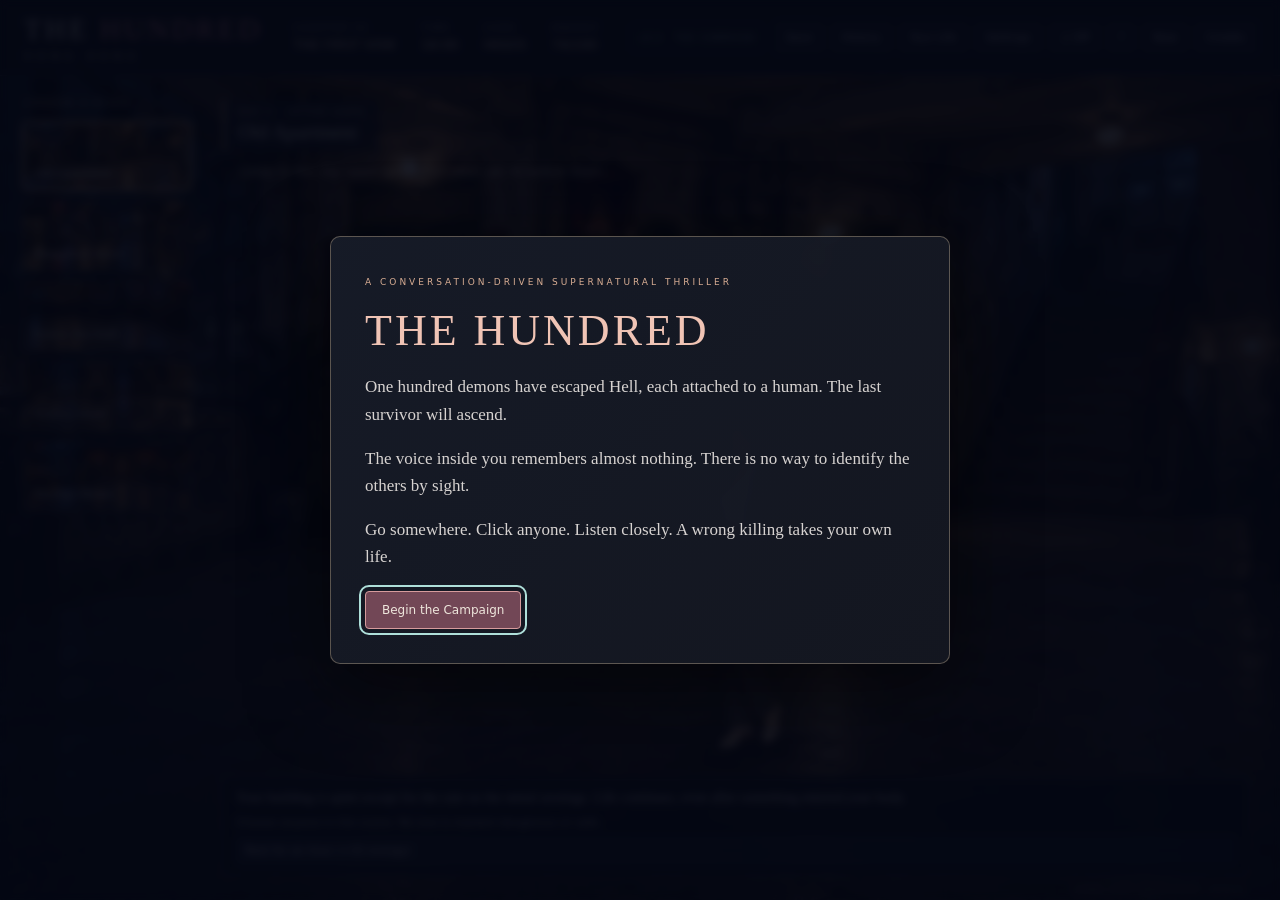
==== commit 9d7e1cde: "Expand campaign to five chapters and thirty illustrated characters" ====
--- a/index.html
+++ b/index.html
@@ -4,57 +4,61 @@
 <meta charset="utf-8">
 <meta name="viewport" content="width=device-width,initial-scale=1">
 <meta name="theme-color" content="#0b0f19">
-<title>The Hundred: Hong Kong — Photo + Painted v0.3</title>
-<link rel="stylesheet" href="src/visual-novel.css?v=0.3">
-<script defer src="src/story.js?v=0.3"></script>
-<script defer src="src/engine.js?v=0.3"></script>
+<title>The Hundred: Hong Kong — Campaign v0.4</title>
+<link rel="stylesheet" href="src/visual-novel.css?v=0.4">
+<script defer src="src/story.js?v=0.4"></script>
+<script defer src="src/campaign.js?v=0.4"></script>
+<script defer src="src/audio.js?v=0.4"></script>
+<script defer src="src/engine.js?v=0.4"></script>
 <script defer src="assets/cast-part-0.js?v=0.3"></script>
 <script defer src="assets/cast-part-1.js?v=0.3"></script>
 <script defer src="assets/cast-part-2.js?v=0.3"></script>
 <script defer src="assets/cast-part-3.js?v=0.3"></script>
-<script defer src="src/visual-assets.js?v=0.3"></script>
-<script defer src="src/ui.js?v=0.3"></script>
+<script defer src="src/visual-assets.js?v=0.4"></script>
+<script defer src="src/ui.js?v=0.4"></script>
 </head>
 <body>
 <header>
  <div class="brand"><h1>THE <em>HUNDRED</em></h1><small>HONG KONG</small></div>
  <div class="status">
-  <div class="chapterStat"><label>CHAPTER 01</label><strong>THE FIRST VOW</strong></div>
+  <div class="chapterStat"><label id="chapterLabel">CHAPTER 01</label><strong id="chapterTitle">THE FIRST VOW</strong></div>
   <div><label>TIME</label><strong id="clock">18:00</strong></div>
   <div><label>CASH</label><strong id="money">HK$55</strong></div>
   <div><label>ENERGY</label><strong id="energy">74 / 100</strong></div>
  </div>
- <div class="menu"><span class="build" id="versionLabel">v0.3 · PHOTO + PAINTED</span><button type="button" id="save">Save</button><button type="button" id="audio">♫ Off</button><button type="button" id="help" aria-label="How to play">?</button><button type="button" id="restart">New</button><a href="credits.html" target="_blank" rel="noopener">Credits</a></div>
+ <div class="menu"><span class="build" id="versionLabel">v0.4 · THE CAMPAIGN</span><button type="button" id="save">Save</button><button type="button" id="history">History</button><button type="button" id="progress">Your Life</button><button type="button" id="settings">Settings</button><button type="button" id="audio">♫ Off</button><button type="button" id="help" aria-label="How to play">?</button><button type="button" id="restart">New</button><a href="credits.html" target="_blank" rel="noopener">Credits</a></div>
 </header>
 <main class="viewport">
  <section class="stage" aria-label="Visual novel scene">
   <img id="backdrop" class="backdrop" alt="" aria-hidden="true">
   <div class="glaze" aria-hidden="true"></div>
   <nav class="travel" aria-label="Locations"><label>CHOOSE A PLACE</label><div id="locations"></div></nav>
-  <div class="location"><small>DAY 1 · AFTER DARK</small><strong id="placeName">Old Apartment</strong></div>
+  <div class="location"><small id="dayLabel">DAY 1 · AFTER DARK</small><strong id="placeName">Old Apartment</strong></div>
   <div class="characterLine" id="people" aria-label="People you can speak with"></div>
   <aside class="whisper hidden" id="whisper" aria-live="polite"></aside>
   <div id="photoStatus" class="photo-status hidden" role="status"><span id="photoMessage"></span><button type="button" id="retryPhoto" class="hidden">Retry</button></div>
   <section class="dialogue" aria-label="Conversation">
-   <div class="top"><strong class="speaker" id="speaker">THE CITY</strong><p class="line" id="line">Click a person to begin a conversation.</p></div>
+   <div class="top"><strong class="speaker" id="speaker">THE CITY</strong><p class="line" id="line" tabindex="0" role="button" aria-label="Reveal complete dialogue text">Click a person to begin a conversation.</p></div>
    <div class="choices"><div class="choiceTitle" id="choiceTitle">CLICK SOMEONE TO TALK</div><div id="options"></div></div>
   </section>
+  <p id="objective" class="objective"></p>
   <div class="subtitle">SAME CITY. DIFFERENT SOULS.</div>
   <div id="ending" class="ending hidden" aria-live="polite"></div>
  </section>
 </main>
 <div id="toast" class="toast hidden" role="status"></div>
-<div id="intro" class="modalOverlay">
+<dialog id="intro" class="modalOverlay" aria-labelledby="introTitle">
  <div class="modal">
   <span class="eyebrow">A CONVERSATION-DRIVEN SUPERNATURAL THRILLER</span>
-  <h2>THE HUNDRED</h2>
+  <h2 id="introTitle">THE HUNDRED</h2>
   <p>One hundred demons have escaped Hell, each attached to a human. The last survivor will ascend.</p>
   <p>The voice inside you remembers almost nothing. There is no way to identify the others by sight.</p>
   <p>Go somewhere. Click anyone. Listen closely. A wrong killing takes your own life.</p>
-  <div class="actions"><button type="button" class="primary" id="begin">Begin Chapter One</button><button type="button" id="resume" class="hidden">Resume Saved Story</button></div>
+  <div class="actions"><button type="button" class="primary" id="begin">Begin the Campaign</button><button type="button" id="resume" class="hidden">Resume Saved Story</button></div>
   <p id="fatal" class="fatal hidden" role="alert"></p>
   <noscript><p class="fatal">JavaScript must be enabled to play this game.</p></noscript>
  </div>
-</div>
+</dialog>
+<dialog id="playerPanel" class="player-panel"><div class="panel-heading"><h2 id="panelTitle"></h2><button type="button" id="closePanel">Close</button></div><div id="panelBody"></div></dialog>
 </body>
 </html>
--- a/src/visual-novel.css
+++ b/src/visual-novel.css
@@ -1 +1,57 @@
 :root{color-scheme:dark;--ink:#080c14;--paper:#eee6dc;--gold:#ddb897;--rose:#e38b9a;--line:#ffffff30;--muted:#b6b7bf}*{box-sizing:border-box}html,body{margin:0;min-height:100%;background:var(--ink);color:var(--paper)}body{font-family:Georgia,'Times New Roman',serif}button,a{touch-action:manipulation}button{color:inherit;font:inherit;cursor:pointer}button:disabled{opacity:.4;cursor:default}button:focus-visible,a:focus-visible{outline:2px solid #aedfd9;outline-offset:4px}.hidden{display:none!important}header{position:relative;z-index:12;min-height:76px;padding:12px 24px;display:flex;align-items:center;justify-content:space-between;gap:16px;background:#0b0f19;border-bottom:1px solid var(--line)}.brand h1{margin:0;font-weight:400;font-size:29px;letter-spacing:3px;white-space:nowrap}.brand h1 em{color:var(--rose);font-style:normal}.brand small{display:block;letter-spacing:6px;color:#c8c4bf;font:10px system-ui;margin-top:5px}.status{display:flex;gap:25px}.status div{display:flex;flex-direction:column;gap:4px}.status label{font:9px system-ui;letter-spacing:2px;color:var(--muted)}.status strong{font:13px system-ui;font-variant-numeric:tabular-nums;color:#f5ddbd}.menu{display:flex;align-items:center;gap:7px;flex-wrap:wrap}.menu button,.menu a{border:1px solid var(--line);padding:8px 10px;border-radius:4px;background:#131722;color:#ddd5ce;text-decoration:none;font:11px system-ui}.menu button:hover,.menu a:hover{border-color:var(--gold)}.build{font:9px system-ui;letter-spacing:1px;color:#a8dad0;border:1px solid #588b8277;border-radius:3px;padding:7px;margin-right:5px}.viewport{height:calc(100dvh - 76px);min-height:560px}.stage{position:relative;height:100%;isolation:isolate;overflow:hidden;background:#151b24}.backdrop{position:absolute;inset:0;width:100%;height:100%;object-fit:cover;z-index:-3;filter:brightness(.8) saturate(.86)}.glaze{position:absolute;inset:0;z-index:-2;background:linear-gradient(90deg,#040810ad,transparent 26%,transparent 77%,#04071066),linear-gradient(0deg,#0305108c,transparent 70%)}.travel{position:absolute;top:22px;left:22px;width:170px;z-index:6}.travel label{display:block;font:9px system-ui;letter-spacing:2px;color:#e2c4ab;margin:0 0 13px 3px}.travel button{position:relative;width:100%;height:70px;text-align:left;margin:0 0 10px;padding:0;border:1px solid #8a8b9977;border-radius:5px;overflow:hidden;background:#131923;box-shadow:0 3px 16px #0006}.travel button img{width:100%;height:100%;object-fit:cover;filter:brightness(.62)}.travel button span{position:absolute;bottom:8px;left:10px;font-size:13px;text-shadow:0 2px 5px #000}.travel button:hover{border-color:#f1c49e}.travel button.active{border:2px solid var(--gold)}.travel button.active img{filter:brightness(.86)}.location{position:absolute;top:24px;left:223px;border-left:2px solid var(--gold);padding:7px 13px;background:#101522ba;max-width:55%;z-index:5}.location small{display:block;font:9px system-ui;letter-spacing:2px;color:#cbbeb1;margin-bottom:4px}.location strong{font-size:20px;font-weight:400}.characterLine{position:absolute;inset:78px 45px 145px 222px;display:flex;align-items:flex-end;justify-content:center;gap:24px;pointer-events:none;z-index:1}.actor{position:relative;align-self:end;pointer-events:auto;display:block;flex:0 1 360px;max-width:42%;min-width:0;padding:0;border:none;background:transparent;filter:drop-shadow(0 8px 14px #03050966);transition:filter .18s,transform .18s}.portrait-crop{display:block;width:100%;aspect-ratio:3/4;position:relative;overflow:hidden;pointer-events:none}.actor .portrait-crop img{position:absolute;display:block;width:400%;height:200%;max-width:none;object-fit:fill;margin:0;pointer-events:none}.actor:hover,.actor.selected{transform:translateY(-5px);filter:drop-shadow(0 6px 15px #e8c5ba44)}.actor .name{display:block;position:absolute;bottom:8px;left:50%;transform:translateX(-50%);font:12px system-ui;white-space:nowrap;background:#111320dd;border:1px solid #c6b9aa88;border-radius:3px;padding:5px 12px;color:#f5ddd0;z-index:2}.actor.selected .name{border-color:#f5ceaa}.dialogue{position:absolute;left:221px;right:30px;bottom:23px;z-index:8;max-width:1030px;max-height:min(44dvh,338px);min-height:150px;border:1px solid #adaca075;border-radius:7px;background:linear-gradient(110deg,#080c16ed,#101522eb);box-shadow:0 15px 50px #0006;backdrop-filter:blur(7px);display:flex;flex-direction:column}.dialogue .top{padding:15px 23px 7px;flex:none}.speaker{color:#efa0a3;font-size:20px;letter-spacing:.5px;font-weight:400}.line{font-size:18px;line-height:1.45;margin:6px 0;max-height:118px;overflow:auto;scrollbar-color:#858690 #151b29}.choiceTitle{font:9px system-ui;color:#a4adbc;letter-spacing:1.6px;margin:0 0 5px}.choices{padding:3px 22px 14px;overflow:auto;min-height:0;scrollbar-color:#626b7b #10141f}.choices button{display:block;width:100%;text-align:left;border:1px solid #71819766;background:linear-gradient(90deg,#202737a8,#121b2bab);border-radius:4px;padding:9px 12px;font:13px/1.4 system-ui;margin:5px 0}.choices button:hover{border-color:#91ced6;background:#243445}.optionNum{display:inline-block;color:#b7aa99;font:11px system-ui;width:27px;margin-right:9px;border-right:1px solid #9a929247}.choices .sub{display:block;font:11px system-ui;color:#e0b28c;margin:5px 0 0 37px}.muted{font:12px/1.6 system-ui;color:#c5c4c8;margin:4px 0}.whisper{position:absolute;left:224px;right:35px;top:95px;z-index:10;max-width:540px;background:#231a2ceb;border-left:2px solid #d39daf;padding:13px 17px;font:italic 15px/1.45 Georgia;color:#e9cbdc;box-shadow:0 5px 20px #0005}.whisper:before{content:'THE VOICE WITHIN';display:block;font:8px system-ui;letter-spacing:2px;margin-bottom:5px;color:#bc9cac}.photo-status{position:absolute;top:100px;right:30px;z-index:11;border:1px solid #8f8e9e77;border-radius:4px;padding:9px;background:#141820e6;color:#ded4c3;font:11px/1.5 system-ui;max-width:280px}.photo-status button{padding:3px 7px;margin-left:7px;background:#303344;border:1px solid #999;color:#eee;font:11px system-ui}.subtitle{position:absolute;bottom:5px;right:30px;color:#d4c3b6;font:8px system-ui;letter-spacing:2px;opacity:.7}.toast{position:fixed;top:85px;right:20px;z-index:45;max-width:330px;border:1px solid #beb3a077;background:#101c29;padding:13px 18px;border-radius:5px;font:12px/1.5 system-ui}.modalOverlay{position:fixed;inset:0;z-index:35;background:#040713a8;backdrop-filter:blur(4px);display:grid;place-items:center;padding:20px}.modal{max-width:620px;background:linear-gradient(135deg,#171c29f0,#141721f5);border:1px solid #c6b19566;padding:34px;border-radius:10px;box-shadow:0 20px 80px #0009}.modal .eyebrow{font:9px system-ui;letter-spacing:3px;color:#d8ad93}.modal h2{font-size:44px;color:#f0c4b5;font-weight:400;letter-spacing:3px;margin:16px 0}.modal p{font-size:17px;line-height:1.6;color:#d7d3d1}.modal .actions{display:flex;gap:12px;flex-wrap:wrap;margin-top:20px}.modal button,.ending button{border:1px solid #bca49a88;border-radius:4px;padding:11px 16px;font:12px system-ui;background:#283147}.modal .primary{background:#724756;border-color:#d69b9c}.ending{position:absolute;inset:0;background:#0b0e18ef;z-index:20;display:flex;flex-direction:column;align-items:center;justify-content:center;padding:35px;overflow:auto;text-align:center}.ending h2{font-size:clamp(29px,4.5vw,61px);color:#efb1a6;font-weight:400;letter-spacing:2px}.ending p{max-width:670px;font-size:18px;line-height:1.5}.ending .upgrade{display:flex;flex-wrap:wrap;justify-content:center;gap:8px}.ending .small{font:12px/1.6 system-ui}.credits-panel a{color:#e8bea4}.credits-panel li{margin:12px 0;line-height:1.5}.fatal{padding:20px;color:#ffb7ac;font:14px system-ui}@media(min-width:1600px){.dialogue{left:calc(50% - 460px);right:auto;width:1000px}.characterLine{left:270px}.actor{flex-basis:425px}}@media(max-width:1100px){header{padding:10px 14px}.brand h1{font-size:23px}.status{gap:13px}.status .chapterStat{display:none}.travel{left:12px;width:136px}.travel button{height:62px}.location{left:170px}.characterLine{left:168px;right:20px;gap:12px}.dialogue{left:169px;right:15px}.whisper{left:171px}.actor{max-width:46%}.line{font-size:16px}.build{font-size:8px}}@media(max-width:720px){header{flex-wrap:wrap;min-height:99px;padding:9px 12px;gap:8px}.brand h1{font-size:20px}.brand small{font-size:8px;letter-spacing:4px}.menu{gap:4px}.menu button,.menu a{padding:6px;font-size:10px}.build{padding:5px;font-size:7px}.status{order:3;width:100%;justify-content:space-between;padding:0 4px}.status div{flex-direction:row;gap:9px;align-items:center}.status label{font-size:8px}.viewport{height:calc(100dvh - 105px);min-height:640px}.travel{left:9px;right:9px;top:10px;width:auto}.travel label{display:none}#locations{display:flex;gap:5px;overflow:auto}.travel button{width:100px;height:48px;flex:0 0 100px;margin:0}.travel button span{font-size:10px;left:6px;bottom:5px}.location{left:12px;top:72px;padding:4px 9px}.location strong{font-size:14px}.location small{font-size:8px}.characterLine{inset:112px 5px 235px;gap:0}.actor{max-width:49%;flex-basis:260px}.actor .name{font-size:10px;padding:4px 7px;bottom:6px}.dialogue{left:8px;right:8px;bottom:13px;max-height:40%;min-height:215px}.dialogue .top{padding:9px 12px 4px}.speaker{font-size:17px}.line{font-size:14px;max-height:90px}.choices{padding:3px 10px 10px}.choices button{padding:9px;font-size:12px}.whisper{top:115px;left:12px;right:12px;padding:8px 12px;font-size:12px}.photo-status{top:120px;right:10px;max-width:200px}.subtitle{display:none}.modal{padding:25px}.modal h2{font-size:32px}.modal p{font-size:15px}}@media(prefers-reduced-motion:reduce){.actor{transition:none}.actor:hover,.actor.selected{transform:none}}
+
+/* Location staging: smaller figures in the scene, one centered speaker up close.
+   Dialogue height reserves real space so portraits and names remain clickable. */
+.characterLine{display:block;container-type:size;pointer-events:none}
+.actor{position:absolute;left:var(--scene-x);bottom:var(--scene-depth);width:min(var(--actor-width),65cqh);max-width:none;transform:translateX(-50%);filter:brightness(.88) drop-shadow(0 8px 14px #03050966)}
+.actor:hover,.actor.selected{transform:translateX(-50%);filter:brightness(1) drop-shadow(0 8px 14px #03050966)}
+.actor .name{opacity:0;transition:opacity .15s}
+.actor:hover .name,.actor:focus-visible .name,.actor.selected .name{opacity:1}
+.characterLine[data-mode="conversation"] .actor.selected{left:50%;bottom:0;width:min(360px,72cqw,74cqh);filter:drop-shadow(0 8px 14px #03050966)}
+.actor[hidden]{display:none}
+@media(max-width:720px){
+  .actor{width:min(calc(var(--actor-width) + 12%),65cqh)}
+  .actor .name{opacity:1;font-size:10px;padding:4px 6px}
+  .characterLine[data-mode="conversation"] .actor.selected{width:min(300px,72cqw,74cqh)}
+}
+@media(prefers-reduced-motion:reduce){.actor:hover,.actor.selected{transform:translateX(-50%)}.actor .name{transition:none}}
+/* Campaign controls and individually rendered scene figures. */
+.travel{max-height:calc(100% - 75px);overflow:auto;scrollbar-width:thin}
+.objective{position:absolute;top:63px;left:239px;right:40px;font:12px/1.4 system-ui;color:#e2d2bf;margin:0;max-width:650px;z-index:5}
+.portrait-crop{aspect-ratio:2/3}
+.actor .portrait-crop img{inset:0;width:100%;height:100%;object-fit:contain}
+.characterLine[data-mode="conversation"] .portrait-crop{aspect-ratio:5/6}
+.characterLine[data-mode="conversation"] .actor.selected{width:min(360px,72cqw,80cqh)}
+.characterLine[data-mode="conversation"] .actor.selected img{width:150%;height:auto;left:-25%;object-fit:contain}
+.player-panel{width:min(700px,calc(100% - 28px));max-height:85dvh;border:1px solid #bca49a88;border-radius:8px;padding:24px;background:#101722;color:var(--paper);overflow:auto;font:15px/1.6 system-ui}
+.player-panel::backdrop{background:#03070bd4}
+.panel-heading{display:flex;align-items:center;justify-content:space-between;gap:20px;margin-bottom:20px}
+.panel-heading h2{margin:0;font:26px Georgia;color:#efb1a6}
+.player-panel button,.player-panel select{background:#243044;color:var(--paper);border:1px solid #bca49a88;border-radius:4px;padding:9px 12px;font:13px system-ui}
+.player-panel label{display:flex;align-items:center;justify-content:space-between;gap:20px;margin:24px 0}
+.player-panel input{accent-color:#ddb897;width:50%}
+.save-slot{display:grid;grid-template-columns:70px 1fr auto auto;gap:12px;align-items:center;padding:16px 0;border-top:1px solid #ffffff30}
+.history-entry{padding:12px 0;border-top:1px solid #ffffff30}.history-entry h3{color:#efa0a3;margin:0;font-size:16px}.history-entry small{color:#c3b9ae;font-weight:400;margin-left:8px}.history-question{color:#e4c5a7;font-style:italic}.history-entry p{margin:8px 0}
+.ending>button,.final-choices button{margin:8px}.final-choices{display:flex;gap:8px;flex-wrap:wrap;justify-content:center}
+@media(max-width:1100px){.objective{left:184px;font-size:11px}}
+@media(max-width:720px){.travel{max-height:none;overflow:visible}.objective{left:24px;right:15px;top:114px;font-size:10px;max-width:none}.characterLine{top:155px}.save-slot{grid-template-columns:1fr auto auto}.save-slot span{grid-column:1/-1;grid-row:2}.player-panel{padding:18px}.actor{bottom:calc(var(--scene-depth) * .5)}}
+
+.objective{top:88px}.characterLine{top:112px}
+@media(max-width:720px){.objective{top:128px}.characterLine{top:170px}}
+/* Native modal focus isolation and viewport-sized phone layouts. */
+.modalOverlay{margin:0;max-width:none;max-height:none;width:100vw;height:100dvh;border:0;color:var(--paper)}
+.modalOverlay:not([open]){display:none}.modalOverlay::backdrop{background:#040713a8}.modal{max-height:90dvh;overflow:auto}
+.line:focus-visible{outline:1px solid #aedfd9;outline-offset:3px}
+@media(max-width:720px){.viewport{min-height:0}.dialogue{min-height:180px}.stage:has([data-mode="conversation"]) .objective{display:none}.characterLine[data-mode="conversation"]{top:120px}}
+/* Exploration coordinates belong to the floor plane, independent of dialogue. */
+.characterLine[data-mode="scene"]{inset:0;bottom:0!important}
+.characterLine[data-mode="scene"] .actor{bottom:calc(100% - var(--ground-y));width:min(var(--scene-scale),calc(70cqw / var(--cast-count)));z-index:2}
+.characterLine[data-mode="scene"] .actor::before{content:"";position:absolute;left:28%;right:28%;bottom:0;height:3%;border-radius:50%;background:#02060980;filter:blur(5px);z-index:-1}
+.stage:has([data-mode="scene"]) .dialogue{min-height:0;max-height:145px;background:#080c16db}
+.stage:has([data-mode="scene"]) .dialogue .top{padding:8px 14px 0}
+.stage:has([data-mode="scene"]) .speaker,.stage:has([data-mode="scene"]) .choiceTitle{display:none}
+.stage:has([data-mode="scene"]) .line{font-size:14px;line-height:1.35;max-height:42px;margin:4px 0}
+.stage:has([data-mode="scene"]) .choices{padding:0 14px 7px}
+.stage:has([data-mode="scene"]) .muted{font-size:11px;margin:2px 0}
+.stage:has([data-mode="scene"]) .choices button{font-size:11px;padding:5px 8px}
+@media(max-width:720px){.characterLine[data-mode="scene"] .actor{bottom:28%;width:min(27cqh,calc(70cqw / var(--cast-count)))}.characterLine[data-mode="scene"] .actor .name{font-size:8px;padding:3px}.stage:has([data-mode="scene"]) .dialogue{max-height:125px}}
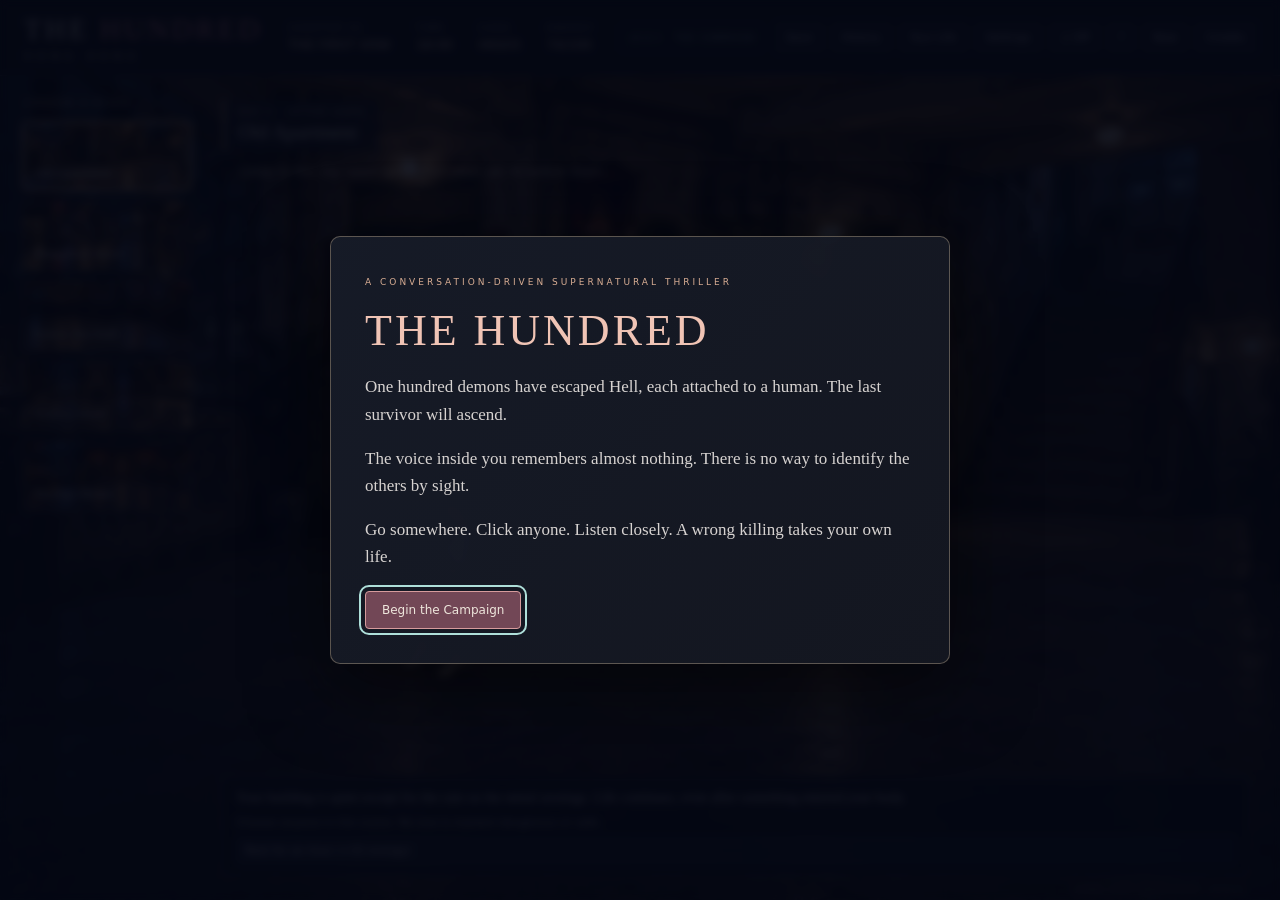
==== commit 7314acb8: "Give characters contextual activities and staggered scene positions" ====
--- a/index.html
+++ b/index.html
@@ -4,18 +4,19 @@
 <meta charset="utf-8">
 <meta name="viewport" content="width=device-width,initial-scale=1">
 <meta name="theme-color" content="#0b0f19">
-<title>The Hundred: Hong Kong — Campaign v0.4</title>
-<link rel="stylesheet" href="src/visual-novel.css?v=0.4">
-<script defer src="src/story.js?v=0.4"></script>
-<script defer src="src/campaign.js?v=0.4"></script>
-<script defer src="src/audio.js?v=0.4"></script>
-<script defer src="src/engine.js?v=0.4"></script>
+<title>The Hundred: Hong Kong — Campaign v0.4.1</title>
+<link rel="stylesheet" href="src/visual-novel.css?v=0.4.1">
+<script defer src="src/story.js?v=0.4.1"></script>
+<script defer src="src/campaign.js?v=0.4.1"></script>
+<script defer src="src/audio.js?v=0.4.1"></script>
+<script defer src="src/engine.js?v=0.4.1"></script>
 <script defer src="assets/cast-part-0.js?v=0.3"></script>
 <script defer src="assets/cast-part-1.js?v=0.3"></script>
 <script defer src="assets/cast-part-2.js?v=0.3"></script>
 <script defer src="assets/cast-part-3.js?v=0.3"></script>
-<script defer src="src/visual-assets.js?v=0.4"></script>
-<script defer src="src/ui.js?v=0.4"></script>
+<script defer src="src/visual-assets.js?v=0.4.1"></script>
+<script defer src="src/scene-staging.js?v=0.4.1"></script>
+<script defer src="src/ui.js?v=0.4.1"></script>
 </head>
 <body>
 <header>
@@ -26,7 +27,7 @@
   <div><label>CASH</label><strong id="money">HK$55</strong></div>
   <div><label>ENERGY</label><strong id="energy">74 / 100</strong></div>
  </div>
- <div class="menu"><span class="build" id="versionLabel">v0.4 · THE CAMPAIGN</span><button type="button" id="save">Save</button><button type="button" id="history">History</button><button type="button" id="progress">Your Life</button><button type="button" id="settings">Settings</button><button type="button" id="audio">♫ Off</button><button type="button" id="help" aria-label="How to play">?</button><button type="button" id="restart">New</button><a href="credits.html" target="_blank" rel="noopener">Credits</a></div>
+ <div class="menu"><span class="build" id="versionLabel">v0.4.1 · THE CAMPAIGN</span><button type="button" id="save">Save</button><button type="button" id="history">History</button><button type="button" id="progress">Your Life</button><button type="button" id="settings">Settings</button><button type="button" id="audio">♫ Off</button><button type="button" id="help" aria-label="How to play">?</button><button type="button" id="restart">New</button><a href="credits.html" target="_blank" rel="noopener">Credits</a></div>
 </header>
 <main class="viewport">
  <section class="stage" aria-label="Visual novel scene">
--- a/src/visual-novel.css
+++ b/src/visual-novel.css
@@ -45,7 +45,9 @@
 @media(max-width:720px){.viewport{min-height:0}.dialogue{min-height:180px}.stage:has([data-mode="conversation"]) .objective{display:none}.characterLine[data-mode="conversation"]{top:120px}}
 /* Exploration coordinates belong to the floor plane, independent of dialogue. */
 .characterLine[data-mode="scene"]{inset:0;bottom:0!important}
-.characterLine[data-mode="scene"] .actor{bottom:calc(100% - var(--ground-y));width:min(var(--scene-scale),calc(70cqw / var(--cast-count)));z-index:2}
+.characterLine[data-mode="scene"] .actor{bottom:max(calc(100% - var(--ground-y)),var(--scene-panel-clearance,0px));width:min(var(--scene-scale),18cqw);min-width:44px;z-index:var(--scene-order)}
+.characterLine[data-mode="scene"] .portrait-crop{aspect-ratio:var(--scene-aspect)}
+.characterLine[data-mode="scene"] .portrait-crop img{height:auto}
 .characterLine[data-mode="scene"] .actor::before{content:"";position:absolute;left:28%;right:28%;bottom:0;height:3%;border-radius:50%;background:#02060980;filter:blur(5px);z-index:-1}
 .stage:has([data-mode="scene"]) .dialogue{min-height:0;max-height:145px;background:#080c16db}
 .stage:has([data-mode="scene"]) .dialogue .top{padding:8px 14px 0}
@@ -54,4 +56,22 @@
 .stage:has([data-mode="scene"]) .choices{padding:0 14px 7px}
 .stage:has([data-mode="scene"]) .muted{font-size:11px;margin:2px 0}
 .stage:has([data-mode="scene"]) .choices button{font-size:11px;padding:5px 8px}
-@media(max-width:720px){.characterLine[data-mode="scene"] .actor{bottom:28%;width:min(27cqh,calc(70cqw / var(--cast-count)))}.characterLine[data-mode="scene"] .actor .name{font-size:8px;padding:3px}.stage:has([data-mode="scene"]) .dialogue{max-height:125px}}
+@media(max-width:720px){.characterLine[data-mode="scene"] .actor{left:var(--mobile-x);bottom:max(calc(100% - var(--mobile-ground)),var(--scene-panel-clearance,0px));width:min(var(--mobile-scale),23cqw)}.characterLine[data-mode="scene"] .actor .name{font-size:8px;padding:3px}.stage:has([data-mode="scene"]) .dialogue{max-height:125px}}
+
+/* Short screens retain a usable floor below the compact location heading. */
+@media(max-width:360px){.objective{top:118px}}
+@media(max-height:500px) and (max-width:900px){
+ header{min-height:0;padding:6px 10px;gap:4px 12px;flex-wrap:wrap}
+ .brand h1{font-size:17px}.brand small{display:none}
+ .menu{flex:1;min-width:0;flex-wrap:nowrap;overflow-x:auto}.menu>*{flex-shrink:0}
+ .status{order:3;width:100%;justify-content:space-between;padding:0 4px}
+ .status div{flex-direction:row;align-items:center;gap:8px}.status label{font-size:8px}.status strong{font-size:11px}
+ .travel{left:8px;right:auto;top:8px;width:110px;max-height:calc(100% - 16px);overflow:auto}
+ .travel label{display:none}#locations{display:block}.travel button{width:100%;height:45px;margin:0 0 5px}
+ .location{left:132px;top:10px;padding:4px 9px}.location strong{font-size:14px}
+ .objective{left:143px;top:60px;right:12px;font-size:10px}
+ .dialogue{left:132px;right:8px;bottom:8px;min-height:0;max-height:40%}
+ .stage:has([data-mode="scene"]) .dialogue{max-height:92px}.stage:has([data-mode="scene"]) .muted{display:none}
+ .characterLine[data-mode="scene"] .actor{left:var(--scene-x);width:min(var(--mobile-scale),18cqw)}
+ .characterLine[data-mode="conversation"]{top:76px;left:132px;right:8px}
+}
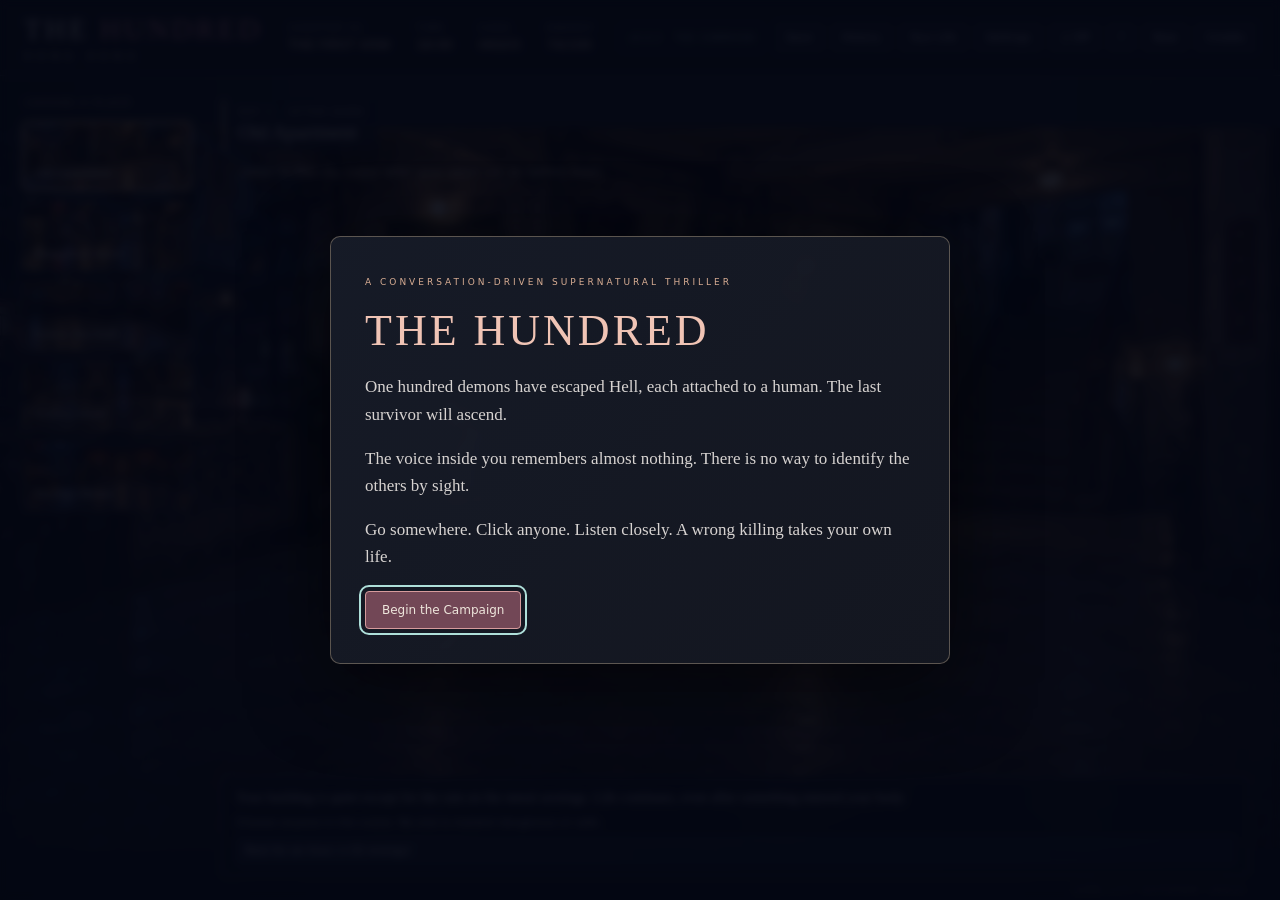
==== commit 54720700: "Match character scale to location perspective across screen sizes" ====
--- a/index.html
+++ b/index.html
@@ -4,19 +4,19 @@
 <meta charset="utf-8">
 <meta name="viewport" content="width=device-width,initial-scale=1">
 <meta name="theme-color" content="#0b0f19">
-<title>The Hundred: Hong Kong — Campaign v0.4.1</title>
-<link rel="stylesheet" href="src/visual-novel.css?v=0.4.1">
-<script defer src="src/story.js?v=0.4.1"></script>
-<script defer src="src/campaign.js?v=0.4.1"></script>
-<script defer src="src/audio.js?v=0.4.1"></script>
-<script defer src="src/engine.js?v=0.4.1"></script>
+<title>The Hundred: Hong Kong — Campaign v0.4.2</title>
+<link rel="stylesheet" href="src/visual-novel.css?v=0.4.2">
+<script defer src="src/story.js?v=0.4.2"></script>
+<script defer src="src/campaign.js?v=0.4.2"></script>
+<script defer src="src/audio.js?v=0.4.2"></script>
+<script defer src="src/engine.js?v=0.4.2"></script>
 <script defer src="assets/cast-part-0.js?v=0.3"></script>
 <script defer src="assets/cast-part-1.js?v=0.3"></script>
 <script defer src="assets/cast-part-2.js?v=0.3"></script>
 <script defer src="assets/cast-part-3.js?v=0.3"></script>
-<script defer src="src/visual-assets.js?v=0.4.1"></script>
-<script defer src="src/scene-staging.js?v=0.4.1"></script>
-<script defer src="src/ui.js?v=0.4.1"></script>
+<script defer src="src/visual-assets.js?v=0.4.2"></script>
+<script defer src="src/scene-staging.js?v=0.4.2"></script>
+<script defer src="src/ui.js?v=0.4.2"></script>
 </head>
 <body>
 <header>
@@ -27,7 +27,7 @@
   <div><label>CASH</label><strong id="money">HK$55</strong></div>
   <div><label>ENERGY</label><strong id="energy">74 / 100</strong></div>
  </div>
- <div class="menu"><span class="build" id="versionLabel">v0.4.1 · THE CAMPAIGN</span><button type="button" id="save">Save</button><button type="button" id="history">History</button><button type="button" id="progress">Your Life</button><button type="button" id="settings">Settings</button><button type="button" id="audio">♫ Off</button><button type="button" id="help" aria-label="How to play">?</button><button type="button" id="restart">New</button><a href="credits.html" target="_blank" rel="noopener">Credits</a></div>
+ <div class="menu"><span class="build" id="versionLabel">v0.4.2 · THE CAMPAIGN</span><button type="button" id="save">Save</button><button type="button" id="history">History</button><button type="button" id="progress">Your Life</button><button type="button" id="settings">Settings</button><button type="button" id="audio">♫ Off</button><button type="button" id="help" aria-label="How to play">?</button><button type="button" id="restart">New</button><a href="credits.html" target="_blank" rel="noopener">Credits</a></div>
 </header>
 <main class="viewport">
  <section class="stage" aria-label="Visual novel scene">
--- a/src/visual-novel.css
+++ b/src/visual-novel.css
@@ -45,9 +45,10 @@
 @media(max-width:720px){.viewport{min-height:0}.dialogue{min-height:180px}.stage:has([data-mode="conversation"]) .objective{display:none}.characterLine[data-mode="conversation"]{top:120px}}
 /* Exploration coordinates belong to the floor plane, independent of dialogue. */
 .characterLine[data-mode="scene"]{inset:0;bottom:0!important}
-.characterLine[data-mode="scene"] .actor{bottom:max(calc(100% - var(--ground-y)),var(--scene-panel-clearance,0px));width:min(var(--scene-scale),18cqw);min-width:44px;z-index:var(--scene-order)}
+.characterLine[data-mode="scene"] .actor{top:var(--scene-top);bottom:auto;width:var(--scene-width);min-width:0;z-index:var(--scene-order)}
 .characterLine[data-mode="scene"] .portrait-crop{aspect-ratio:var(--scene-aspect)}
-.characterLine[data-mode="scene"] .portrait-crop img{height:auto}
+.characterLine[data-mode="scene"] .portrait-crop img{left:var(--crop-left);top:var(--crop-top);width:var(--crop-width);height:var(--crop-height);object-fit:fill}
+.characterLine[data-mode="scene"] .actor::after{content:"";position:absolute;left:50%;top:50%;width:max(100%,44px);height:max(100%,44px);transform:translate(-50%,-50%)}
 .characterLine[data-mode="scene"] .actor::before{content:"";position:absolute;left:28%;right:28%;bottom:0;height:3%;border-radius:50%;background:#02060980;filter:blur(5px);z-index:-1}
 .stage:has([data-mode="scene"]) .dialogue{min-height:0;max-height:145px;background:#080c16db}
 .stage:has([data-mode="scene"]) .dialogue .top{padding:8px 14px 0}
@@ -56,7 +57,7 @@
 .stage:has([data-mode="scene"]) .choices{padding:0 14px 7px}
 .stage:has([data-mode="scene"]) .muted{font-size:11px;margin:2px 0}
 .stage:has([data-mode="scene"]) .choices button{font-size:11px;padding:5px 8px}
-@media(max-width:720px){.characterLine[data-mode="scene"] .actor{left:var(--mobile-x);bottom:max(calc(100% - var(--mobile-ground)),var(--scene-panel-clearance,0px));width:min(var(--mobile-scale),23cqw)}.characterLine[data-mode="scene"] .actor .name{font-size:8px;padding:3px}.stage:has([data-mode="scene"]) .dialogue{max-height:125px}}
+@media(max-width:720px){.characterLine[data-mode="scene"] .actor .name{font-size:8px;padding:3px}.stage:has([data-mode="scene"]) .dialogue{max-height:125px}}
 
 /* Short screens retain a usable floor below the compact location heading. */
 @media(max-width:360px){.objective{top:118px}}
@@ -64,6 +65,7 @@
  header{min-height:0;padding:6px 10px;gap:4px 12px;flex-wrap:wrap}
  .brand h1{font-size:17px}.brand small{display:none}
  .menu{flex:1;min-width:0;flex-wrap:nowrap;overflow-x:auto}.menu>*{flex-shrink:0}
+ .viewport{min-height:0}
  .status{order:3;width:100%;justify-content:space-between;padding:0 4px}
  .status div{flex-direction:row;align-items:center;gap:8px}.status label{font-size:8px}.status strong{font-size:11px}
  .travel{left:8px;right:auto;top:8px;width:110px;max-height:calc(100% - 16px);overflow:auto}
@@ -72,6 +74,9 @@
  .objective{left:143px;top:60px;right:12px;font-size:10px}
  .dialogue{left:132px;right:8px;bottom:8px;min-height:0;max-height:40%}
  .stage:has([data-mode="scene"]) .dialogue{max-height:92px}.stage:has([data-mode="scene"]) .muted{display:none}
- .characterLine[data-mode="scene"] .actor{left:var(--scene-x);width:min(var(--mobile-scale),18cqw)}
  .characterLine[data-mode="conversation"]{top:76px;left:132px;right:8px}
+ .characterLine[data-mode="conversation"] .actor.selected img{width:200%;left:-50%}
 }
+
+/* Camera dimensions are shared by the background and every exploration actor. */
+.backdrop{inset:auto;object-fit:fill}
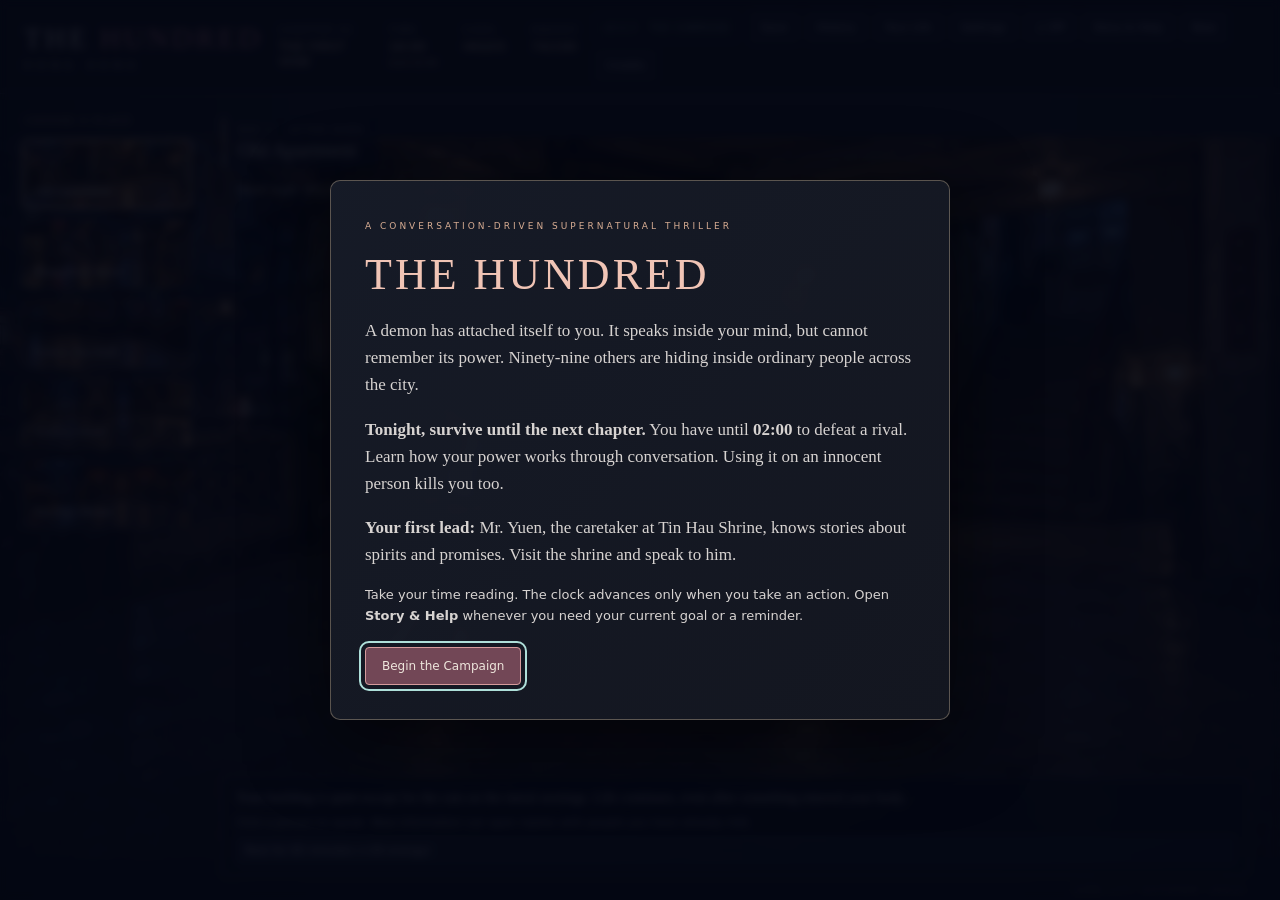
==== commit 342dbfcb: "Make conversations follow player knowledge and clarify story goals" ====
--- a/index.html
+++ b/index.html
@@ -4,30 +4,31 @@
 <meta charset="utf-8">
 <meta name="viewport" content="width=device-width,initial-scale=1">
 <meta name="theme-color" content="#0b0f19">
-<title>The Hundred: Hong Kong — Campaign v0.4.2</title>
-<link rel="stylesheet" href="src/visual-novel.css?v=0.4.2">
-<script defer src="src/story.js?v=0.4.2"></script>
-<script defer src="src/campaign.js?v=0.4.2"></script>
-<script defer src="src/audio.js?v=0.4.2"></script>
-<script defer src="src/engine.js?v=0.4.2"></script>
+<title>The Hundred: Hong Kong — Campaign v0.4.3</title>
+<link rel="stylesheet" href="src/visual-novel.css?v=0.4.3">
+<script defer src="src/story.js?v=0.4.3"></script>
+<script defer src="src/campaign.js?v=0.4.3"></script>
+<script defer src="src/guidance.js?v=0.4.3"></script>
+<script defer src="src/audio.js?v=0.4.3"></script>
+<script defer src="src/engine.js?v=0.4.3"></script>
 <script defer src="assets/cast-part-0.js?v=0.3"></script>
 <script defer src="assets/cast-part-1.js?v=0.3"></script>
 <script defer src="assets/cast-part-2.js?v=0.3"></script>
 <script defer src="assets/cast-part-3.js?v=0.3"></script>
-<script defer src="src/visual-assets.js?v=0.4.2"></script>
-<script defer src="src/scene-staging.js?v=0.4.2"></script>
-<script defer src="src/ui.js?v=0.4.2"></script>
+<script defer src="src/visual-assets.js?v=0.4.3"></script>
+<script defer src="src/scene-staging.js?v=0.4.3"></script>
+<script defer src="src/ui.js?v=0.4.3"></script>
 </head>
 <body>
 <header>
  <div class="brand"><h1>THE <em>HUNDRED</em></h1><small>HONG KONG</small></div>
  <div class="status">
   <div class="chapterStat"><label id="chapterLabel">CHAPTER 01</label><strong id="chapterTitle">THE FIRST VOW</strong></div>
-  <div><label>TIME</label><strong id="clock">18:00</strong></div>
+  <div><label>TIME</label><strong id="clock">18:00</strong><small id="deadline" class="deadline">Until 02:00</small></div>
   <div><label>CASH</label><strong id="money">HK$55</strong></div>
   <div><label>ENERGY</label><strong id="energy">74 / 100</strong></div>
  </div>
- <div class="menu"><span class="build" id="versionLabel">v0.4.2 · THE CAMPAIGN</span><button type="button" id="save">Save</button><button type="button" id="history">History</button><button type="button" id="progress">Your Life</button><button type="button" id="settings">Settings</button><button type="button" id="audio">♫ Off</button><button type="button" id="help" aria-label="How to play">?</button><button type="button" id="restart">New</button><a href="credits.html" target="_blank" rel="noopener">Credits</a></div>
+ <div class="menu"><span class="build" id="versionLabel">v0.4.3 · THE CAMPAIGN</span><button type="button" id="save">Save</button><button type="button" id="history">History</button><button type="button" id="progress">Your Life</button><button type="button" id="settings">Settings</button><button type="button" id="audio">♫ Off</button><button type="button" id="help" aria-label="Story and help">Story &amp; Help</button><button type="button" id="restart">New</button><a href="credits.html" target="_blank" rel="noopener">Credits</a></div>
 </header>
 <main class="viewport">
  <section class="stage" aria-label="Visual novel scene">
@@ -39,7 +40,7 @@
   <aside class="whisper hidden" id="whisper" aria-live="polite"></aside>
   <div id="photoStatus" class="photo-status hidden" role="status"><span id="photoMessage"></span><button type="button" id="retryPhoto" class="hidden">Retry</button></div>
   <section class="dialogue" aria-label="Conversation">
-   <div class="top"><strong class="speaker" id="speaker">THE CITY</strong><p class="line" id="line" tabindex="0" role="button" aria-label="Reveal complete dialogue text">Click a person to begin a conversation.</p></div>
+   <div class="top"><strong class="speaker" id="speaker">THE CITY</strong><span id="speakerRole" class="speaker-role"></span><p class="line" id="line" tabindex="0" role="button" aria-label="Reveal complete dialogue text">Click a person to begin a conversation.</p></div>
    <div class="choices"><div class="choiceTitle" id="choiceTitle">CLICK SOMEONE TO TALK</div><div id="options"></div></div>
   </section>
   <p id="objective" class="objective"></p>
@@ -52,9 +53,11 @@
  <div class="modal">
   <span class="eyebrow">A CONVERSATION-DRIVEN SUPERNATURAL THRILLER</span>
   <h2 id="introTitle">THE HUNDRED</h2>
-  <p>One hundred demons have escaped Hell, each attached to a human. The last survivor will ascend.</p>
-  <p>The voice inside you remembers almost nothing. There is no way to identify the others by sight.</p>
-  <p>Go somewhere. Click anyone. Listen closely. A wrong killing takes your own life.</p>
+  <p>A demon has attached itself to you. It speaks inside your mind, but cannot remember its power. Ninety-nine others are hiding inside ordinary people across the city.</p>
+  <p id="introStakes"><strong>Tonight, survive until the next chapter.</strong> You have until <strong>02:00</strong> to defeat a rival. Learn how your power works through conversation. Using it on an innocent person kills you too.</p>
+  <p id="firstLead"><strong>Your first lead:</strong> Mr. Yuen, the caretaker at Tin Hau Shrine, knows stories about spirits and promises. Visit the shrine and speak to him.</p>
+  <section id="resumeContext" class="resume-context hidden" aria-label="Your saved story"></section>
+  <p class="intro-hint">Take your time reading. The clock advances only when you take an action. Open <strong>Story &amp; Help</strong> whenever you need your current goal or a reminder.</p>
   <div class="actions"><button type="button" class="primary" id="begin">Begin the Campaign</button><button type="button" id="resume" class="hidden">Resume Saved Story</button></div>
   <p id="fatal" class="fatal hidden" role="alert"></p>
   <noscript><p class="fatal">JavaScript must be enabled to play this game.</p></noscript>
--- a/src/visual-novel.css
+++ b/src/visual-novel.css
@@ -77,6 +77,27 @@
  .characterLine[data-mode="conversation"]{top:76px;left:132px;right:8px}
  .characterLine[data-mode="conversation"] .actor.selected img{width:200%;left:-50%}
 }
+@media(max-height:500px) and (min-width:600px) and (max-width:900px){
+ .stage:has([data-mode="conversation"]) .dialogue{display:grid;grid-template-columns:minmax(0,1fr) minmax(0,1fr);height:40%}
+ .stage:has([data-mode="conversation"]) .dialogue .top{min-height:0;overflow:auto;padding:10px 16px}
+ .stage:has([data-mode="conversation"]) .line{max-height:none;overflow:visible}
+ .stage:has([data-mode="conversation"]) .choices{padding:10px 12px;border-left:1px solid var(--line)}
+}
 
 /* Camera dimensions are shared by the background and every exploration actor. */
 .backdrop{inset:auto;object-fit:fill}
+
+/* Story orientation stays available without interrupting exploration. */
+.deadline{font:9px system-ui;color:#d6b99c;white-space:nowrap}
+.speaker-role{display:block;font:11px system-ui;color:var(--muted);margin-top:3px}
+.stage:has([data-mode="scene"]) .speaker-role{display:none}
+.action-cost{display:block;margin:3px 0 0 37px;font:10px/1.3 system-ui;color:#b7c8cd}
+.intro-hint{font:13px/1.6 system-ui!important;color:#c5c4c8}
+.story-chapter{font:12px system-ui;color:#e4c5a7;letter-spacing:.5px}
+.story-lead{border-left:2px solid var(--gold);padding:1px 16px;margin:24px 0}
+.story-lead h3{margin-bottom:8px}.story-lead p{margin:8px 0}
+.story-rules{padding-left:22px}.story-rules li{padding:4px 0}
+.story-controls{border-top:1px solid var(--line);padding-top:16px;margin-top:24px}
+.story-controls summary{cursor:pointer;color:#e4c5a7}
+.resume-context{border-left:2px solid var(--gold);padding-left:16px;margin:24px 0}.resume-context h3{font:16px Georgia;color:#e4c5a7}
+@media(max-width:720px){.deadline{font-size:8px}.speaker-role{font-size:10px}.action-cost{font-size:9px}}
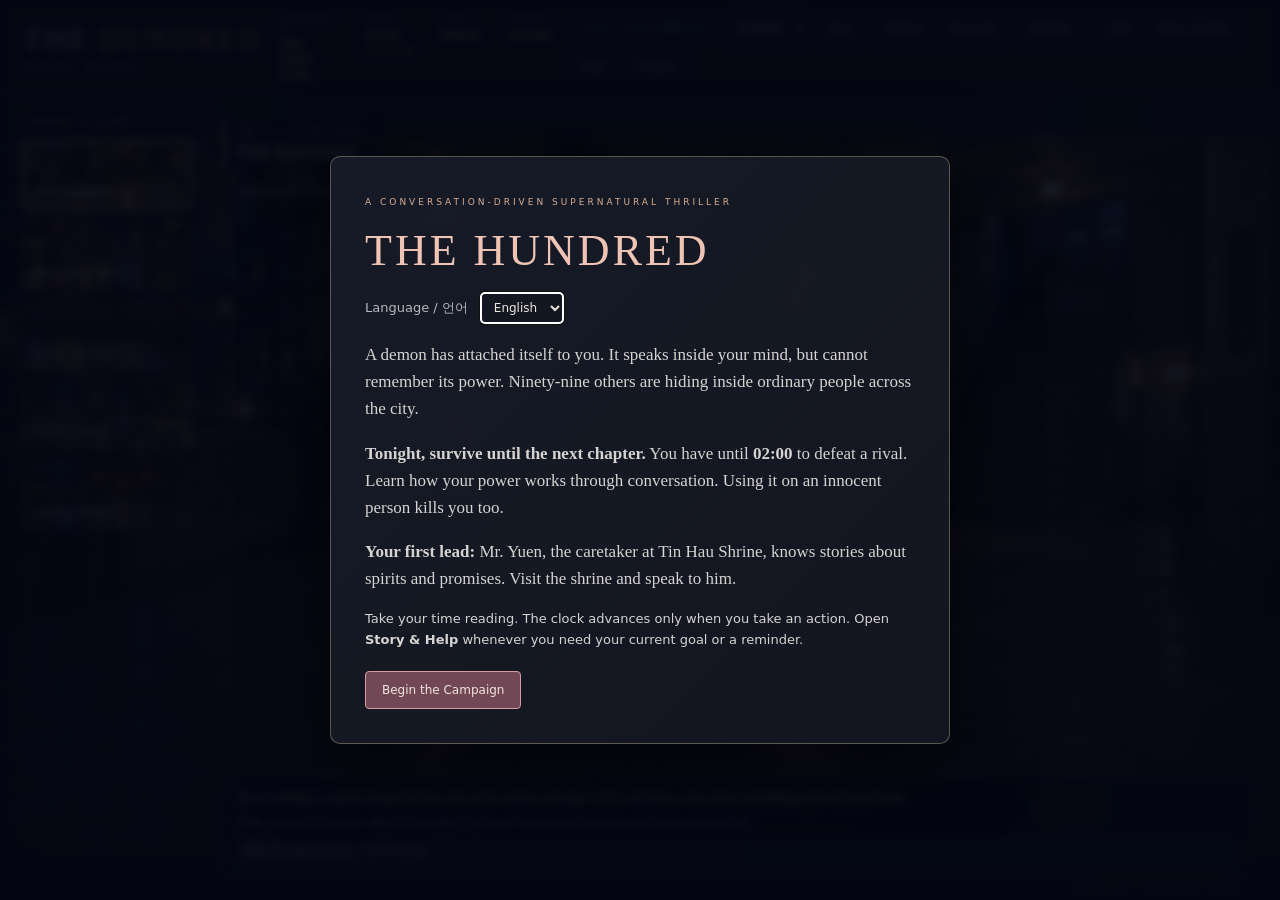
==== commit a00a73fb: "Add Korean language support for the full campaign" ====
--- a/index.html
+++ b/index.html
@@ -4,31 +4,35 @@
 <meta charset="utf-8">
 <meta name="viewport" content="width=device-width,initial-scale=1">
 <meta name="theme-color" content="#0b0f19">
-<title>The Hundred: Hong Kong — Campaign v0.4.3</title>
-<link rel="stylesheet" href="src/visual-novel.css?v=0.4.3">
-<script defer src="src/story.js?v=0.4.3"></script>
-<script defer src="src/campaign.js?v=0.4.3"></script>
-<script defer src="src/guidance.js?v=0.4.3"></script>
-<script defer src="src/audio.js?v=0.4.3"></script>
-<script defer src="src/engine.js?v=0.4.3"></script>
+<title>The Hundred: Hong Kong — Campaign v0.4.4</title>
+<link rel="stylesheet" href="src/visual-novel.css?v=0.4.4">
+<script defer src="src/story.js?v=0.4.4"></script>
+<script defer src="src/campaign.js?v=0.4.4"></script>
+<script defer src="src/guidance.js?v=0.4.4"></script>
+<script defer src="src/audio.js?v=0.4.4"></script>
+<script defer src="src/engine.js?v=0.4.4"></script>
+<script defer src="src/locales/ko-ui.js?v=0.4.4"></script>
+<script defer src="src/locales/ko-story.js?v=0.4.4"></script>
+<script defer src="src/locales/ko-campaign.js?v=0.4.4"></script>
+<script defer src="src/i18n.js?v=0.4.4"></script>
 <script defer src="assets/cast-part-0.js?v=0.3"></script>
 <script defer src="assets/cast-part-1.js?v=0.3"></script>
 <script defer src="assets/cast-part-2.js?v=0.3"></script>
 <script defer src="assets/cast-part-3.js?v=0.3"></script>
-<script defer src="src/visual-assets.js?v=0.4.3"></script>
-<script defer src="src/scene-staging.js?v=0.4.3"></script>
-<script defer src="src/ui.js?v=0.4.3"></script>
+<script defer src="src/visual-assets.js?v=0.4.4"></script>
+<script defer src="src/scene-staging.js?v=0.4.4"></script>
+<script defer src="src/ui.js?v=0.4.4"></script>
 </head>
 <body>
 <header>
- <div class="brand"><h1>THE <em>HUNDRED</em></h1><small>HONG KONG</small></div>
+ <div class="brand"><h1 data-no-localize>THE <em>HUNDRED</em></h1><small>HONG KONG</small></div>
  <div class="status">
   <div class="chapterStat"><label id="chapterLabel">CHAPTER 01</label><strong id="chapterTitle">THE FIRST VOW</strong></div>
   <div><label>TIME</label><strong id="clock">18:00</strong><small id="deadline" class="deadline">Until 02:00</small></div>
   <div><label>CASH</label><strong id="money">HK$55</strong></div>
   <div><label>ENERGY</label><strong id="energy">74 / 100</strong></div>
  </div>
- <div class="menu"><span class="build" id="versionLabel">v0.4.3 · THE CAMPAIGN</span><button type="button" id="save">Save</button><button type="button" id="history">History</button><button type="button" id="progress">Your Life</button><button type="button" id="settings">Settings</button><button type="button" id="audio">♫ Off</button><button type="button" id="help" aria-label="Story and help">Story &amp; Help</button><button type="button" id="restart">New</button><a href="credits.html" target="_blank" rel="noopener">Credits</a></div>
+ <div class="menu"><span class="build" id="versionLabel">v0.4.4 · THE CAMPAIGN</span><select id="language" data-language-select data-no-localize aria-label="Language / 언어"><option value="en">English</option><option value="ko">한국어</option></select><button type="button" id="save">Save</button><button type="button" id="history">History</button><button type="button" id="progress">Your Life</button><button type="button" id="settings">Settings</button><button type="button" id="audio">♫ Off</button><button type="button" id="help" aria-label="Story and help">Story &amp; Help</button><button type="button" id="restart">New</button><a href="credits.html" target="_blank" rel="noopener">Credits</a></div>
 </header>
 <main class="viewport">
  <section class="stage" aria-label="Visual novel scene">
@@ -53,6 +57,7 @@
  <div class="modal">
   <span class="eyebrow">A CONVERSATION-DRIVEN SUPERNATURAL THRILLER</span>
   <h2 id="introTitle">THE HUNDRED</h2>
+  <label class="language-picker" data-no-localize>Language / 언어 <select id="introLanguage" data-language-select><option value="en">English</option><option value="ko">한국어</option></select></label>
   <p>A demon has attached itself to you. It speaks inside your mind, but cannot remember its power. Ninety-nine others are hiding inside ordinary people across the city.</p>
   <p id="introStakes"><strong>Tonight, survive until the next chapter.</strong> You have until <strong>02:00</strong> to defeat a rival. Learn how your power works through conversation. Using it on an innocent person kills you too.</p>
   <p id="firstLead"><strong>Your first lead:</strong> Mr. Yuen, the caretaker at Tin Hau Shrine, knows stories about spirits and promises. Visit the shrine and speak to him.</p>
--- a/src/visual-novel.css
+++ b/src/visual-novel.css
@@ -101,3 +101,17 @@
 .story-controls summary{cursor:pointer;color:#e4c5a7}
 .resume-context{border-left:2px solid var(--gold);padding-left:16px;margin:24px 0}.resume-context h3{font:16px Georgia;color:#e4c5a7}
 @media(max-width:720px){.deadline{font-size:8px}.speaker-role{font-size:10px}.action-cost{font-size:9px}}
+.menu select,.language-picker select{border:1px solid var(--line);border-radius:4px;padding:7px 9px;background:#131722;color:var(--paper);font:12px system-ui}
+.language-picker{display:flex;align-items:center;gap:12px;font:13px system-ui;color:var(--muted);margin-bottom:16px}
+@font-face{font-family:'Hundred Korean';font-style:normal;font-weight:400 600;font-display:swap;src:url('../assets/fonts/noto-sans-kr.woff2') format('woff2')}
+html:lang(ko) body{word-break:keep-all;overflow-wrap:anywhere}
+html:lang(ko) body,html:lang(ko) body *{font-family:'Hundred Korean','Apple SD Gothic Neo','Malgun Gothic',system-ui,sans-serif}
+html:lang(ko) .line{line-height:1.6}
+@media(max-width:720px){.menu select{padding:5px;font-size:10px}}
+
+html:lang(ko) .actor .name{font-family:'Hundred Korean','Apple SD Gothic Neo','Malgun Gothic',system-ui,sans-serif}
+@media(max-width:720px){
+ html:lang(ko) .stage:has([data-mode="conversation"]) .dialogue .top{flex-shrink:1;min-height:0;overflow:auto}
+ html:lang(ko) .stage:has([data-mode="conversation"]) .line{max-height:none;overflow:visible}
+ html:lang(ko) .stage:has([data-mode="conversation"]) .choices{flex:1 0 92px;min-height:92px}
+}
